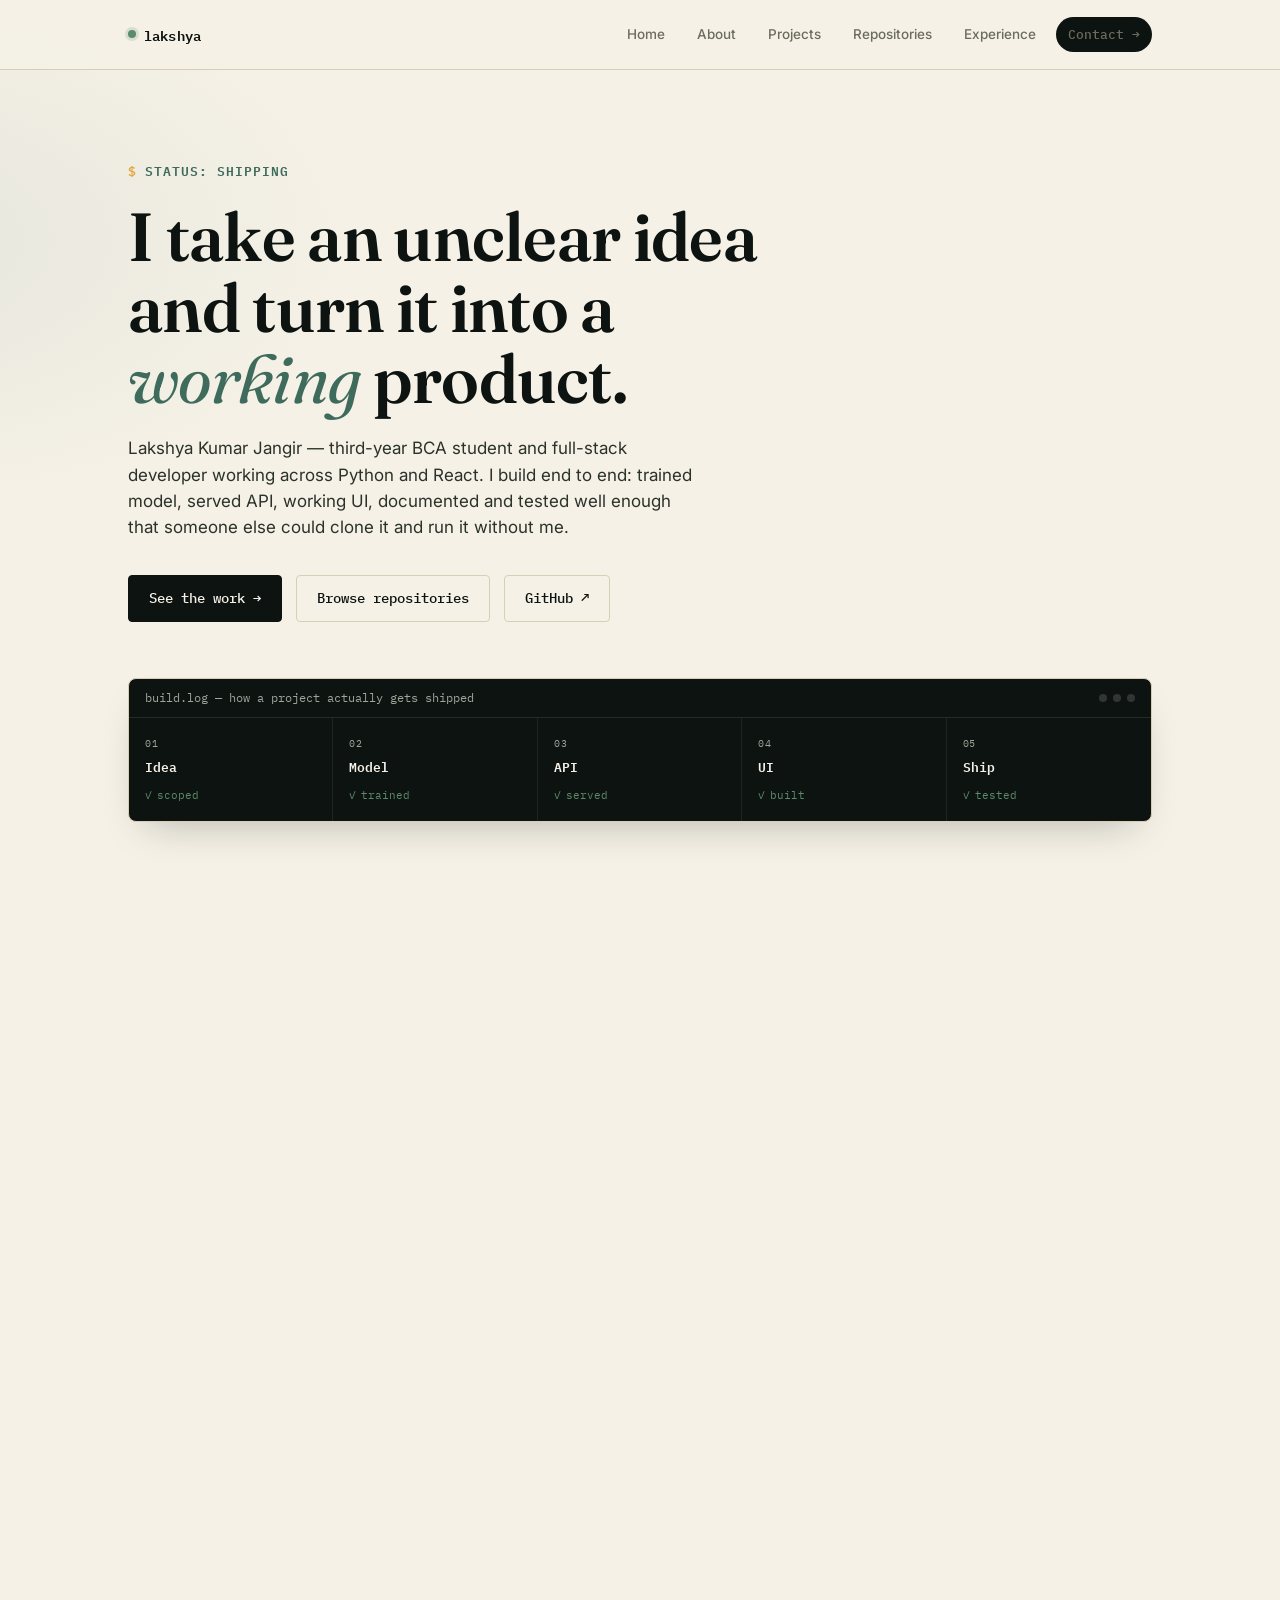
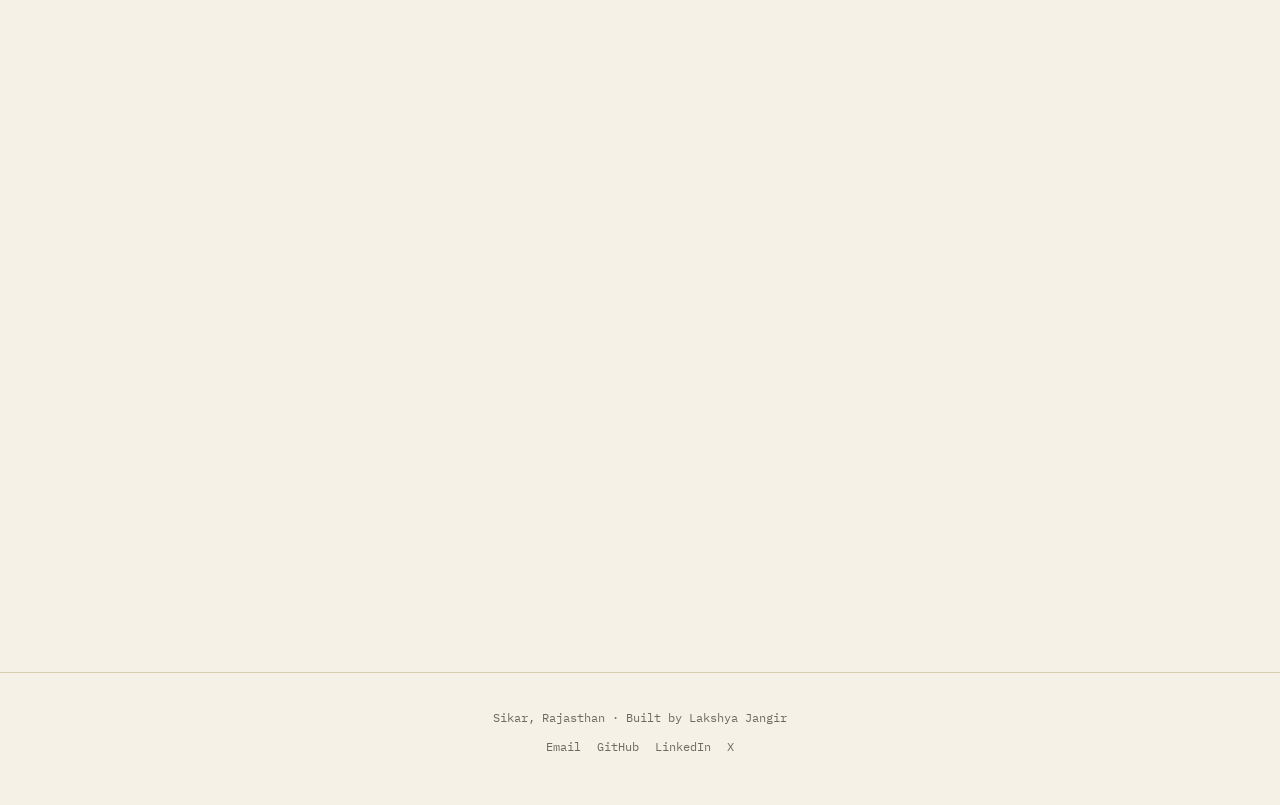
==== index.html @ a437189e "Add files via upload" ====
<!DOCTYPE html>
<html lang="en">
<head>
<meta charset="UTF-8">
<meta name="viewport" content="width=device-width, initial-scale=1.0">
<title>Lakshya Jangir — Full-Stack Developer</title>
<meta name="description" content="Lakshya Kumar Jangir — Full-stack developer (Python/React) building working products end to end.">
<link rel="stylesheet" href="css/style.css">
</head>
<body>
<div id="scroll-progress"></div>

<header>
  <nav>
    <a class="logo" href="index.html"><span class="dot"></span>lakshya</a>
    <div class="navlinks">
      <a href="index.html">Home</a>
      <a href="about.html">About</a>
      <a href="projects.html">Projects</a>
      <a href="repositories.html">Repositories</a>
      <a href="experience.html">Experience</a>
      <a href="contact.html" class="nav-cta">Contact →</a>
    </div>
    <button class="navtoggle" aria-label="Menu"><span></span><span></span><span></span></button>
  </nav>
</header>

<main>
  <section class="hero" style="padding:88px 0 64px;">
    <div class="wrap">
      <div class="eyebrow">status: shipping</div>
      <h1 style="font-family:'Fraunces',serif; font-weight:600; font-size:clamp(38px,6vw,68px); line-height:1.04; letter-spacing:-0.01em; max-width:15ch;">
        I take an unclear idea and turn it into a <em style="font-style:italic; font-weight:400; color:var(--teal);">working</em> product.
      </h1>
      <p class="hero-sub" style="max-width:52ch; margin-top:22px; font-size:17px; color:#2b322a;">
        Lakshya Kumar Jangir — third-year BCA student and full-stack developer working across Python and React. I build end to end: trained model, served API, working UI, documented and tested well enough that someone else could clone it and run it without me.
      </p>
      <div class="hero-actions" style="display:flex; gap:14px; margin-top:34px; flex-wrap:wrap;">
        <a class="btn btn-primary" href="projects.html">See the work →</a>
        <a class="btn btn-ghost" href="repositories.html">Browse repositories</a>
        <a class="btn btn-ghost" href="https://github.com/lakshya0-coder" target="_blank" rel="noopener">GitHub ↗</a>
      </div>

      <div class="pipeline" style="margin-top:56px;">
        <div class="pipeline-head">
          <span>build.log — how a project actually gets shipped</span>
          <span class="lights"><span></span><span></span><span></span></span>
        </div>
        <div class="pipeline-stages">
          <div class="stage"><div class="num">01</div><div class="name">Idea</div><div class="status">scoped</div></div>
          <div class="stage"><div class="num">02</div><div class="name">Model</div><div class="status">trained</div></div>
          <div class="stage"><div class="num">03</div><div class="name">API</div><div class="status">served</div></div>
          <div class="stage"><div class="num">04</div><div class="name">UI</div><div class="status">built</div></div>
          <div class="stage"><div class="num">05</div><div class="name">Ship</div><div class="status">tested</div></div>
        </div>
      </div>
    </div>
  </section>

  <section>
    <div class="wrap">
      <div class="section-head sr">
        <span class="section-tag">01</span>
        <h2 class="section-title">Recently shipped</h2>
      </div>
      <div class="card-grid">
        <div class="card sr">
          <div class="card-top">
            <div class="card-title"><a href="https://github.com/lakshya0-coder/AI-Agent" target="_blank" rel="noopener">Gemini AI Chatbot</a></div>
            <div class="card-stack">Python · Streamlit · Gemini API</div>
          </div>
          <div class="card-desc">A conversational chat app on Streamlit with a demo mode, a unit test suite, and setup docs so someone else can clone and run it unaided.</div>
          <div class="chips"><span class="chip done">demo mode</span><span class="chip done">unit tested</span></div>
        </div>
        <div class="card sr sr-delay-1">
          <div class="card-top">
            <div class="card-title"><a href="https://github.com/lakshya0-coder/Random-Forest-API-Testing" target="_blank" rel="noopener">Random Forest Prediction API</a></div>
            <div class="card-stack">Python · Flask · scikit-learn</div>
          </div>
          <div class="card-desc">A trained classification model served as a real-time REST API, every endpoint verified in Postman and documented for reuse.</div>
          <div class="chips"><span class="chip done">model trained</span><span class="chip done">API served</span></div>
        </div>
      </div>
      <div style="text-align:center; margin-top:32px;">
        <a class="btn btn-ghost sr" href="projects.html">View all projects →</a>
      </div>
    </div>
  </section>

  <section>
    <div class="wrap">
      <div class="contact-box sr">
        <h2>Have an unclear idea? Let's make it a working product.</h2>
        <p>Open to internships, collaborations, and interesting problems.</p>
        <div class="contact-links">
          <a href="contact.html">Get in touch →</a>
          <a href="https://www.linkedin.com/in/lakshya2800/" target="_blank" rel="noopener">LinkedIn ↗</a>
          <a href="https://x.com/LakshyaJan44889" target="_blank" rel="noopener">X ↗</a>
        </div>
      </div>
    </div>
  </section>
</main>

<footer>
  <div>Sikar, Rajasthan · Built by Lakshya Jangir</div>
  <div class="foot-links">
    <a href="mailto:lakshyajangir5656@gmail.com">Email</a>
    <a href="https://github.com/lakshya0-coder" target="_blank" rel="noopener">GitHub</a>
    <a href="https://www.linkedin.com/in/lakshya2800/" target="_blank" rel="noopener">LinkedIn</a>
    <a href="https://x.com/LakshyaJan44889" target="_blank" rel="noopener">X</a>
  </div>
</footer>

<button id="to-top" aria-label="Back to top">↑</button>
<script src="js/main.js"></script>
</body>
</html>
---- css/style.css ----
/* ===================================================
   Lakshya Jangir — Portfolio
   Theme: "build.log" — a shipped-software pipeline
=================================================== */

@import url('https://fonts.googleapis.com/css2?family=Fraunces:opsz,wght@9..144,400;9..144,500;9..144,600;9..144,700&family=Inter:wght@400;500;600;700&family=IBM+Plex+Mono:wght@400;500;600&display=swap');

:root{
  --ink:#0D1310;
  --ink-2:#182019;
  --ink-3:#232D24;
  --paper:#F5F1E7;
  --paper-2:#EBE4D0;
  --paper-3:#E1D8BE;
  --amber:#E5A438;
  --amber-soft:rgba(229,164,56,0.14);
  --teal:#3E6B5C;
  --teal-soft:rgba(62,107,92,0.12);
  --rust:#C0603C;
  --rule:#D7CEB4;
  --muted:#6C6C5D;
  --muted-on-ink:#9CA69A;
  --ok:#5C8A6B;
  --radius:6px;
  --shadow:0 18px 40px -18px rgba(13,19,16,0.28);
}

*{box-sizing:border-box; margin:0; padding:0;}
html{scroll-behavior:smooth;}
@media (prefers-reduced-motion: reduce){
  html{scroll-behavior:auto;}
  *{animation-duration:0.01ms !important; animation-iteration-count:1 !important; transition-duration:0.01ms !important; scroll-behavior:auto !important;}
}

body{
  background:
    radial-gradient(1100px 520px at 85% -10%, rgba(229,164,56,0.09), transparent 60%),
    radial-gradient(900px 500px at -10% 10%, rgba(62,107,92,0.08), transparent 55%),
    var(--paper);
  color:var(--ink);
  font-family:'Inter', sans-serif;
  line-height:1.55;
  -webkit-font-smoothing:antialiased;
  overflow-x:hidden;
}
a{color:inherit;}
::selection{background:var(--amber); color:var(--ink);}
img{max-width:100%; display:block;}

.wrap{max-width:1080px; margin:0 auto; padding:0 28px;}

/* ---------- page load transition ---------- */
body{opacity:0; animation:pageIn 0.55s ease forwards;}
@keyframes pageIn{ to{opacity:1;} }
.reveal-up{opacity:0; transform:translateY(0);}

/* ---------- progress bar ---------- */
#scroll-progress{
  position:fixed; top:0; left:0; height:2px; width:0%;
  background:linear-gradient(90deg, var(--teal), var(--amber));
  z-index:200; transition:width 0.1s linear;
}

/* ---------- NAV ---------- */
header{
  position:sticky; top:0; z-index:100;
  background:rgba(245,241,231,0.86);
  backdrop-filter:blur(10px);
  border-bottom:1px solid var(--rule);
}
nav{
  display:flex; align-items:center; justify-content:space-between;
  padding:16px 28px; max-width:1080px; margin:0 auto;
}
.logo{
  font-family:'IBM Plex Mono', monospace;
  font-size:14px; font-weight:600;
  letter-spacing:0.01em;
  display:flex; align-items:center; gap:8px;
  text-decoration:none;
}
.logo .dot{
  width:8px; height:8px; border-radius:50%;
  background:var(--ok);
  box-shadow:0 0 0 3px rgba(92,138,107,0.18);
  animation:pulse 2.4s ease-in-out infinite;
  flex-shrink:0;
}
@keyframes pulse{
  0%,100%{box-shadow:0 0 0 3px rgba(92,138,107,0.18);}
  50%{box-shadow:0 0 0 6px rgba(92,138,107,0.06);}
}
.navlinks{display:flex; align-items:center; gap:8px; font-size:13.5px; font-weight:500;}
.navlinks a{
  text-decoration:none; color:var(--muted);
  padding:8px 12px; border-radius:100px;
  position:relative;
  transition:color 0.2s ease, background 0.2s ease;
}
.navlinks a:hover, .navlinks a:focus-visible{color:var(--ink); background:var(--paper-2);}
.navlinks a.active{color:var(--ink); background:var(--amber-soft); font-weight:600;}
.navlinks a.active::after{
  content:''; position:absolute; left:12px; right:12px; bottom:3px;
  height:2px; background:var(--amber); border-radius:2px;
}
.nav-cta{
  font-family:'IBM Plex Mono', monospace; font-size:12.5px;
  background:var(--ink); color:var(--paper);
  padding:9px 16px; border-radius:100px; text-decoration:none;
  transition:transform 0.18s ease, background 0.18s ease;
}
.nav-cta:hover{background:var(--ink-2); transform:translateY(-1px);}
.navtoggle{display:none;}
@media(max-width:760px){
  .navlinks{display:none;}
  .navtoggle{
    display:flex; flex-direction:column; gap:4px;
    background:none; border:none; cursor:pointer; padding:6px;
  }
  .navtoggle span{width:20px; height:2px; background:var(--ink); border-radius:2px;}
  .navlinks.open{
    display:flex; flex-direction:column;
    position:absolute; top:64px; left:0; right:0;
    background:var(--paper); border-bottom:1px solid var(--rule);
    padding:12px 28px 20px; gap:4px;
  }
  .navlinks.open a{padding:12px 14px;}
}

/* ---------- BUTTONS ---------- */
.btn{
  font-family:'IBM Plex Mono', monospace;
  font-size:13.5px; font-weight:500;
  padding:12px 20px;
  border-radius:4px;
  text-decoration:none;
  display:inline-flex; align-items:center; gap:8px;
  position:relative; overflow:hidden;
  transition:transform 0.18s ease, box-shadow 0.18s ease, border-color 0.18s ease;
  cursor:pointer; border:none;
}
.btn:active{transform:translateY(1px) scale(0.98);}
.btn-primary{
  background:var(--ink); color:var(--paper);
  border:1px solid var(--ink);
}
.btn-primary:hover{box-shadow:var(--shadow); transform:translateY(-2px);}
.btn-primary::before{
  content:''; position:absolute; inset:0;
  background:linear-gradient(120deg, transparent, rgba(229,164,56,0.35), transparent);
  transform:translateX(-120%);
  transition:transform 0.6s ease;
}
.btn-primary:hover::before{transform:translateX(120%);}
.btn-ghost{
  border:1px solid var(--rule); color:var(--ink); background:transparent;
}
.btn-ghost:hover{border-color:var(--teal); color:var(--teal); transform:translateY(-2px);}
.btn-amber{
  background:var(--amber); color:var(--ink); border:1px solid var(--amber);
}
.btn-amber:hover{transform:translateY(-2px); box-shadow:var(--shadow);}

/* ---------- SECTION HEADERS ---------- */
section{padding:80px 0;}
.section-head{
  display:flex; align-items:baseline; gap:16px;
  margin-bottom:44px;
  border-bottom:1px solid var(--rule);
  padding-bottom:18px;
}
.section-tag{
  font-family:'IBM Plex Mono', monospace;
  font-size:12px; color:var(--muted);
  letter-spacing:0.06em;
}
.section-title{
  font-family:'Fraunces', serif;
  font-size:clamp(26px, 3.4vw, 36px);
  font-weight:600;
}
.eyebrow{
  font-family:'IBM Plex Mono', monospace;
  font-size:12.5px; letter-spacing:0.08em; text-transform:uppercase;
  color:var(--teal); font-weight:600;
  display:inline-flex; align-items:center; gap:8px;
  margin-bottom:20px;
}
.eyebrow::before{content:'$'; color:var(--amber);}

/* ---------- scroll reveal ---------- */
.sr{opacity:0; transform:translateY(22px); transition:opacity 0.7s ease, transform 0.7s ease;}
.sr.in{opacity:1; transform:translateY(0);}
.sr-delay-1{transition-delay:0.08s;}
.sr-delay-2{transition-delay:0.16s;}
.sr-delay-3{transition-delay:0.24s;}
.sr-delay-4{transition-delay:0.32s;}

/* ---------- PAGE HERO (sub-pages) ---------- */
.page-hero{padding:68px 0 40px; border-bottom:1px solid var(--rule);}
.page-hero .eyebrow{margin-bottom:14px;}
.page-hero h1{
  font-family:'Fraunces', serif; font-weight:600;
  font-size:clamp(34px, 5.2vw, 54px); line-height:1.05; letter-spacing:-0.01em;
  max-width:18ch;
}
.page-hero p{max-width:56ch; margin-top:18px; font-size:16px; color:#2b322a;}

/* ---------- PIPELINE (signature element) ---------- */
.pipeline{
  border:1px solid var(--rule);
  border-radius:8px;
  background:var(--ink);
  color:var(--paper);
  overflow:hidden;
  box-shadow:var(--shadow);
}
.pipeline-head{
  display:flex; align-items:center; justify-content:space-between;
  padding:10px 16px;
  border-bottom:1px solid rgba(255,255,255,0.1);
  font-family:'IBM Plex Mono', monospace;
  font-size:11.5px;
  color:var(--muted-on-ink);
}
.pipeline-head .lights{display:flex; gap:6px;}
.pipeline-head .lights span{width:8px; height:8px; border-radius:50%; background:rgba(255,255,255,0.15);}
.pipeline-stages{display:grid; grid-template-columns:repeat(5, 1fr);}
.stage{
  padding:18px 16px;
  border-right:1px solid rgba(255,255,255,0.08);
  font-family:'IBM Plex Mono', monospace;
  opacity:0; transform:translateY(6px);
  animation:stageIn 0.5s ease forwards;
  cursor:default;
  transition:background 0.2s ease;
}
.stage:hover{background:rgba(255,255,255,0.04);}
.stage:last-child{border-right:none;}
.stage:nth-child(1){animation-delay:0.15s;}
.stage:nth-child(2){animation-delay:0.42s;}
.stage:nth-child(3){animation-delay:0.69s;}
.stage:nth-child(4){animation-delay:0.96s;}
.stage:nth-child(5){animation-delay:1.23s;}
@keyframes stageIn{ to{opacity:1; transform:translateY(0);} }
.stage .num{font-size:10px; color:var(--muted-on-ink); letter-spacing:0.08em;}
.stage .name{font-size:13px; margin-top:6px; font-weight:600;}
.stage .status{font-size:10.5px; margin-top:10px; color:var(--ok); display:flex; align-items:center; gap:5px;}
.stage .status::before{content:'✓';}
@media(max-width:760px){
  .pipeline-stages{grid-template-columns:1fr 1fr;}
  .stage{border-bottom:1px solid rgba(255,255,255,0.08);}
  .stage:nth-child(2n){border-right:none;}
}

/* ---------- CARDS: projects & repos ---------- */
.card-grid{display:grid; grid-template-columns:1fr; gap:18px;}
.card{
  border:1px solid var(--rule);
  border-radius:8px;
  padding:30px;
  background:var(--paper-2);
  transition:border-color 0.25s ease, transform 0.25s ease, box-shadow 0.25s ease;
  position:relative;
}
.card:hover{border-color:var(--teal); transform:translateY(-4px); box-shadow:var(--shadow);}
.card-top{display:flex; justify-content:space-between; align-items:flex-start; gap:20px; flex-wrap:wrap;}
.card-title{font-family:'Fraunces', serif; font-size:23px; font-weight:600;}
.card-title a{text-decoration:none; border-bottom:1px solid transparent; transition:border-color 0.2s ease;}
.card-title a:hover{border-bottom-color:var(--ink);}
.card-stack{font-family:'IBM Plex Mono', monospace; font-size:11.5px; color:var(--teal); text-align:right;}
.card-desc{margin-top:14px; max-width:64ch; color:#2b322a; font-size:15px;}
.card-desc ul{margin-top:10px; padding-left:18px;}
.card-desc li{margin-bottom:6px;}
.chips{margin-top:20px; display:flex; gap:6px; flex-wrap:wrap;}
.chip{
  font-family:'IBM Plex Mono', monospace; font-size:10.5px; padding:4px 10px;
  border-radius:100px; background:var(--paper); border:1px solid var(--rule); color:var(--muted);
}
.chip.done{color:var(--ok); border-color:rgba(92,138,107,0.4);}

/* ---------- repo cards (live GitHub) ---------- */
.repo-toolbar{
  display:flex; align-items:center; justify-content:space-between; gap:16px;
  margin-bottom:28px; flex-wrap:wrap;
}
.repo-filters{display:flex; gap:8px; flex-wrap:wrap;}
.filter-btn{
  font-family:'IBM Plex Mono', monospace; font-size:12px;
  padding:7px 14px; border-radius:100px; border:1px solid var(--rule);
  background:var(--paper); color:var(--muted); cursor:pointer;
  transition:all 0.2s ease;
}
.filter-btn:hover{border-color:var(--teal); color:var(--teal);}
.filter-btn.active{background:var(--ink); color:var(--paper); border-color:var(--ink);}
.repo-count{font-family:'IBM Plex Mono', monospace; font-size:12px; color:var(--muted);}
.repo-grid{display:grid; grid-template-columns:repeat(2, 1fr); gap:16px;}
@media(max-width:700px){ .repo-grid{grid-template-columns:1fr;} }
.repo-card{
  border:1px solid var(--rule); border-radius:8px; padding:22px;
  background:var(--paper-2);
  opacity:0; transform:translateY(14px);
  animation:cardIn 0.5s ease forwards;
  transition:border-color 0.2s ease, transform 0.2s ease;
  text-decoration:none; color:var(--ink); display:block;
}
.repo-card:hover{border-color:var(--amber); transform:translateY(-3px);}
@keyframes cardIn{ to{opacity:1; transform:translateY(0);} }
.repo-card-top{display:flex; align-items:center; justify-content:space-between; gap:10px;}
.repo-card-name{font-family:'IBM Plex Mono', monospace; font-weight:600; font-size:14.5px; word-break:break-word;}
.repo-arrow{color:var(--muted); transition:transform 0.2s ease;}
.repo-card:hover .repo-arrow{transform:translate(3px,-3px); color:var(--amber);}
.repo-card-desc{margin-top:10px; font-size:13.5px; color:var(--muted); min-height:20px;}
.repo-card-meta{
  margin-top:16px; display:flex; align-items:center; gap:14px;
  font-family:'IBM Plex Mono', monospace; font-size:11.5px; color:var(--muted);
}
.lang-dot{width:8px; height:8px; border-radius:50%; display:inline-block; margin-right:5px;}
.repo-skel{
  border:1px solid var(--rule); border-radius:8px; height:118px;
  background:linear-gradient(100deg, var(--paper-2) 30%, var(--paper-3) 50%, var(--paper-2) 70%);
  background-size:200% 100%;
  animation:shimmer 1.4s ease-in-out infinite;
}
@keyframes shimmer{ 0%{background-position:200% 0;} 100%{background-position:-200% 0;} }
.repo-error{
  font-family:'IBM Plex Mono', monospace; font-size:13px; color:var(--rust);
  border:1px dashed var(--rust); border-radius:8px; padding:20px; grid-column:1/-1;
}

/* ---------- ABOUT facts ---------- */
.about-grid{display:grid; grid-template-columns:1.3fr 1fr; gap:56px;}
.about-grid p{margin-bottom:16px; font-size:16px; color:#2b322a;}
.about-grid p:last-child{margin-bottom:0;}
.facts{font-family:'IBM Plex Mono', monospace; font-size:13px;}
.facts dt{color:var(--muted); margin-top:16px;}
.facts dt:first-child{margin-top:0;}
.facts dd{color:var(--ink); font-weight:600; margin-top:2px;}
@media(max-width:760px){ .about-grid{grid-template-columns:1fr;} }

/* ---------- timeline (experience) ---------- */
.timeline{position:relative; padding-left:28px;}
.timeline::before{
  content:''; position:absolute; left:5px; top:6px; bottom:6px; width:1px;
  background:var(--rule);
}
.exp-item{position:relative; padding-bottom:40px;}
.exp-item:last-child{padding-bottom:0;}
.exp-item::before{
  content:''; position:absolute; left:-28px; top:4px;
  width:11px; height:11px; border-radius:50%;
  background:var(--paper); border:2px solid var(--teal);
}
.exp-date{font-family:'IBM Plex Mono', monospace; font-size:12.5px; color:var(--muted); margin-bottom:6px;}
.exp-role{font-weight:700; font-size:17px;}
.exp-org{color:var(--teal); font-size:14px; margin-top:2px; font-weight:500;}
.exp-list{margin-top:12px; padding-left:18px; color:#2b322a; font-size:14.5px;}
.exp-list li{margin-bottom:6px;}

/* ---------- skills ---------- */
.skills-grid{
  display:grid; grid-template-columns:repeat(4, 1fr); gap:1px;
  background:var(--rule); border:1px solid var(--rule); border-radius:8px; overflow:hidden;
}
.skill-col{background:var(--paper); padding:22px; transition:background 0.2s ease;}
.skill-col:hover{background:var(--paper-2);}
.skill-col h3{
  font-family:'IBM Plex Mono', monospace; font-size:11.5px; text-transform:uppercase;
  letter-spacing:0.06em; color:var(--muted); margin-bottom:12px;
}
.skill-col ul{list-style:none; font-size:14.5px;}
.skill-col li{padding:4px 0; position:relative; padding-left:14px;}
.skill-col li::before{content:'—'; position:absolute; left:0; color:var(--amber);}
@media(max-width:760px){ .skills-grid{grid-template-columns:1fr 1fr;} }
@media(max-width:480px){ .skills-grid{grid-template-columns:1fr;} }

/* ---------- contact ---------- */
.contact-box{
  background:var(--ink); color:var(--paper); border-radius:12px; padding:56px 40px; text-align:center;
  position:relative; overflow:hidden;
}
.contact-box::before{
  content:''; position:absolute; inset:0;
  background:radial-gradient(500px 260px at 20% 0%, rgba(229,164,56,0.14), transparent 60%);
  pointer-events:none;
}
.contact-box h2{font-family:'Fraunces', serif; font-weight:600; font-size:clamp(28px, 4vw, 42px); max-width:18ch; margin:0 auto;}
.contact-box p{color:var(--muted-on-ink); margin-top:14px; font-size:15px;}
.contact-links{display:flex; justify-content:center; gap:14px; margin-top:32px; flex-wrap:wrap;}
.contact-links a{
  font-family:'IBM Plex Mono', monospace; font-size:13.5px;
  padding:11px 18px; border:1px solid rgba(255,255,255,0.2);
  border-radius:100px; text-decoration:none;
  transition:border-color 0.2s ease, background 0.2s ease, transform 0.2s ease;
  display:inline-flex; align-items:center; gap:7px;
}
.contact-links a:hover{border-color:var(--amber); background:rgba(229,164,56,0.08); transform:translateY(-2px);}

/* ---------- contact form ---------- */
.form-grid{display:grid; gap:16px; max-width:560px; margin:0 auto;}
.field{text-align:left;}
.field label{font-family:'IBM Plex Mono', monospace; font-size:11.5px; color:var(--muted-on-ink); display:block; margin-bottom:6px;}
.field input, .field textarea{
  width:100%; background:rgba(255,255,255,0.06); border:1px solid rgba(255,255,255,0.16);
  border-radius:5px; padding:11px 13px; color:var(--paper); font-family:'Inter',sans-serif; font-size:14px;
  transition:border-color 0.2s ease, background 0.2s ease;
}
.field input:focus, .field textarea:focus{outline:none; border-color:var(--amber); background:rgba(255,255,255,0.09);}
.field textarea{resize:vertical; min-height:90px;}
.form-note{font-family:'IBM Plex Mono', monospace; font-size:11.5px; color:var(--muted-on-ink); margin-top:14px;}

/* ---------- footer ---------- */
footer{
  padding:36px 0 48px; text-align:center;
  font-family:'IBM Plex Mono', monospace; font-size:12px; color:var(--muted);
  border-top:1px solid var(--rule); margin-top:20px;
}
footer .foot-links{display:flex; justify-content:center; gap:16px; margin-top:10px; flex-wrap:wrap;}
footer a{text-decoration:none; transition:color 0.2s ease;}
footer a:hover{color:var(--teal);}

/* ---------- back to top ---------- */
#to-top{
  position:fixed; right:22px; bottom:22px; z-index:80;
  width:42px; height:42px; border-radius:50%;
  background:var(--ink); color:var(--paper); border:none; cursor:pointer;
  display:flex; align-items:center; justify-content:center;
  opacity:0; pointer-events:none; transform:translateY(10px);
  transition:opacity 0.25s ease, transform 0.25s ease, background 0.2s ease;
  box-shadow:var(--shadow);
}
#to-top.show{opacity:1; pointer-events:auto; transform:translateY(0);}
#to-top:hover{background:var(--ink-2);}

:focus-visible{outline:2px solid var(--amber); outline-offset:2px;}
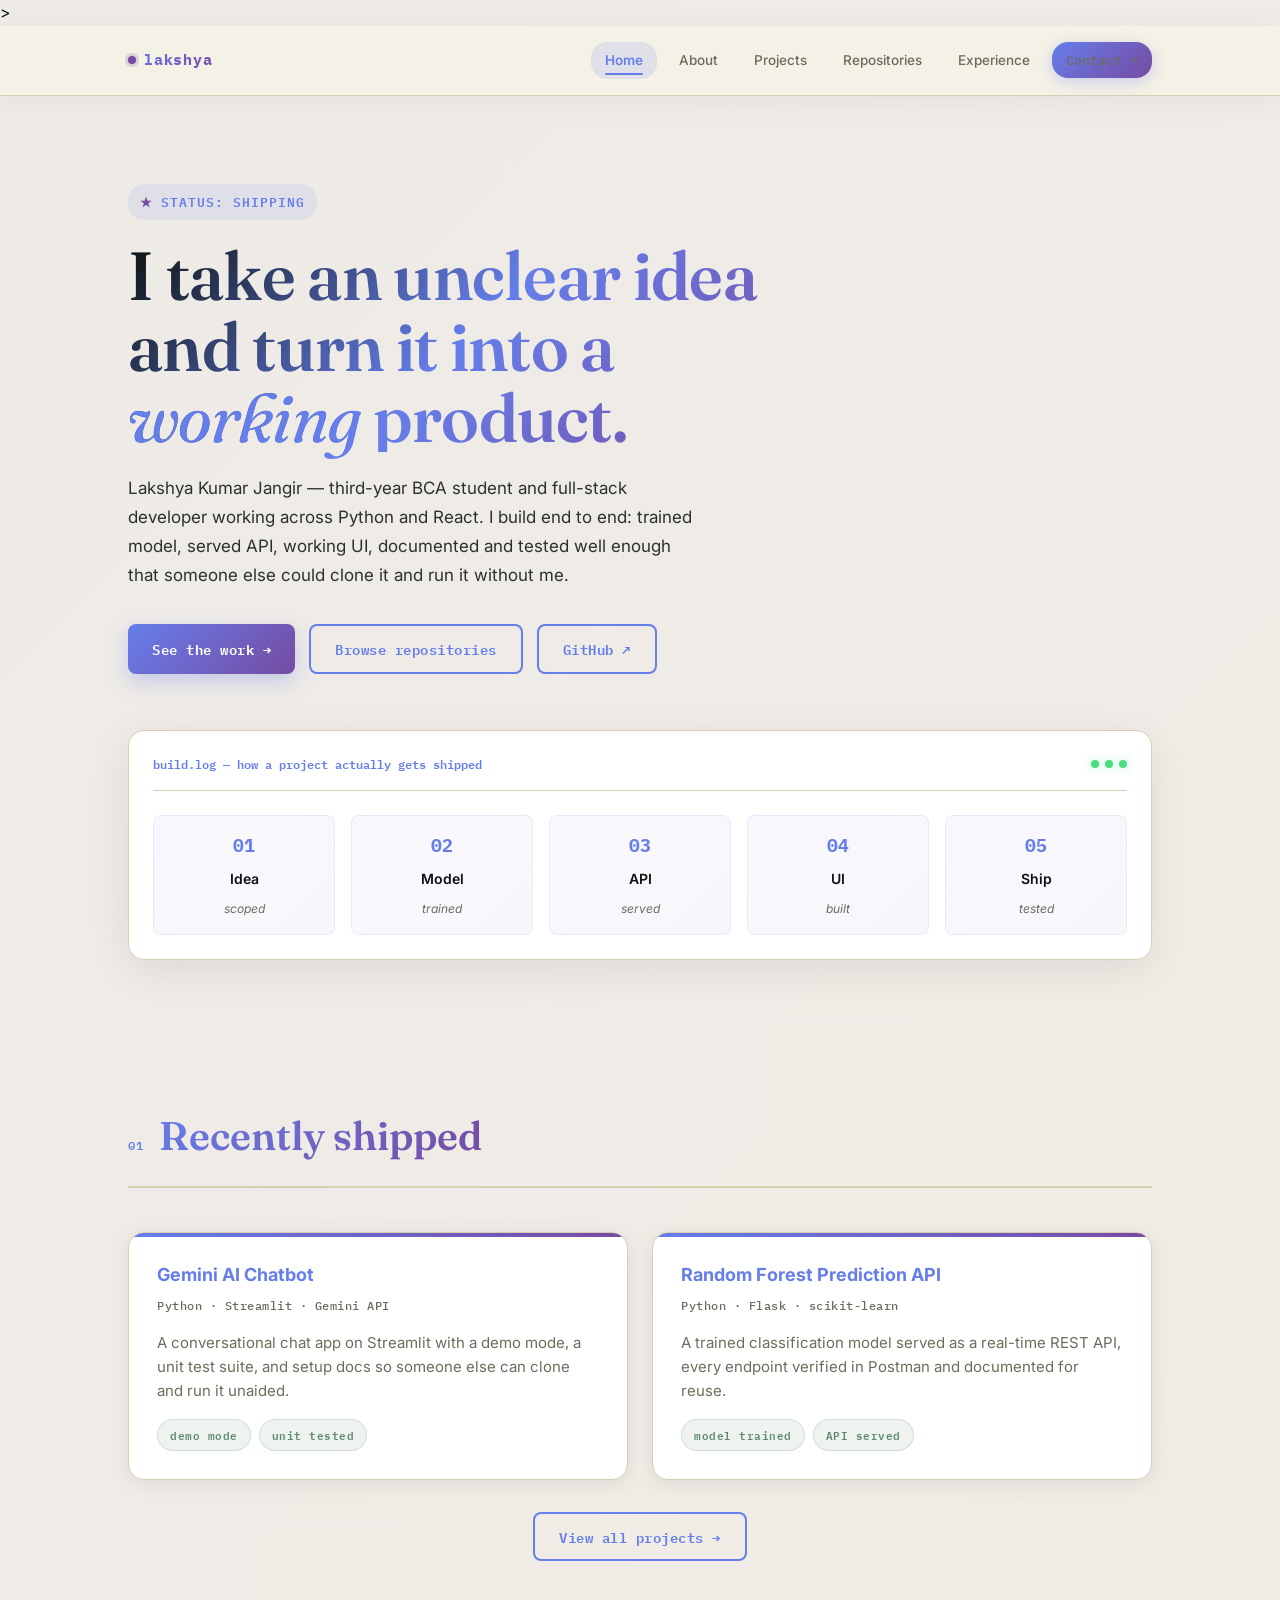
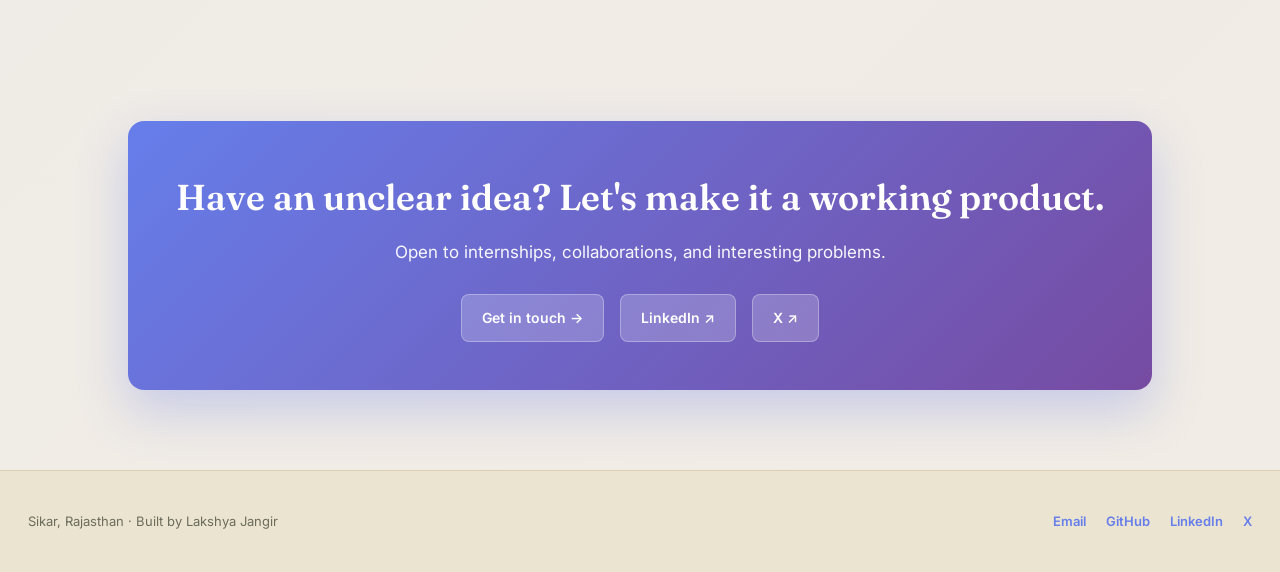
==== commit 8fec2476: "Fix link tag in index.html" ====
--- a/index.html
+++ b/index.html
@@ -5,7 +5,7 @@
 <meta name="viewport" content="width=device-width, initial-scale=1.0">
 <title>Lakshya Jangir — Full-Stack Developer</title>
 <meta name="description" content="Lakshya Kumar Jangir — Full-stack developer (Python/React) building working products end to end.">
-<link rel="stylesheet" href="css/style.css">
+<link <link rel="stylesheet" href="css/style-enhanced.css">>
 </head>
 <body>
 <div id="scroll-progress"></div>
--- a/css/style-enhanced.css
+++ b/css/style-enhanced.css
@@ -0,0 +1,721 @@
+/* ===================================================
+   Lakshya Jangir — Portfolio
+   Theme: "Modern Studio" — Clean, Professional, Elegant
+=================================================== */
+
+@import url('https://fonts.googleapis.com/css2?family=Fraunces:opsz,wght@9..144,400;9..144,500;9..144,600;9..144,700&family=Inter:wght@400;500;600;700&family=IBM+Plex+Mono:wght@400;500;600&display=swap');
+
+:root{
+  /* Primary Colors */
+  --primary: #667eea;
+  --primary-dark: #5568d3;
+  --secondary: #764ba2;
+  
+  /* Neutrals */
+  --ink:#0D1310;
+  --ink-2:#182019;
+  --ink-3:#232D24;
+  --paper:#F5F1E7;
+  --paper-2:#EBE4D0;
+  --paper-3:#E1D8BE;
+  
+  /* Accents */
+  --amber:#E5A438;
+  --amber-soft:rgba(229,164,56,0.14);
+  --teal:#3E6B5C;
+  --teal-soft:rgba(62,107,92,0.12);
+  --rust:#C0603C;
+  --success: #5C8A6B;
+  
+  /* Utilities */
+  --rule:#D7CEB4;
+  --muted:#6C6C5D;
+  --muted-on-ink:#9CA69A;
+  --radius:8px;
+  --radius-lg: 16px;
+  --shadow:0 18px 40px -18px rgba(13,19,16,0.28);
+  --shadow-lg: 0 25px 50px -12px rgba(0, 0, 0, 0.15);
+  --transition: all 0.3s cubic-bezier(0.4, 0, 0.2, 1);
+}
+
+/* Dark Mode Support */
+@media (prefers-color-scheme: dark) {
+  :root {
+    --ink: #f1f5f9;
+    --ink-2: #e2e8f0;
+    --ink-3: #cbd5e1;
+    --paper: #0f172a;
+    --paper-2: #1e293b;
+    --paper-3: #334155;
+    --rule: #475569;
+    --muted: #94a3b8;
+    --muted-on-ink: #64748b;
+  }
+}
+
+*{box-sizing:border-box; margin:0; padding:0;}
+html{scroll-behavior:smooth;}
+
+@media (prefers-reduced-motion: reduce){
+  html{scroll-behavior:auto;}
+  *{animation-duration:0.01ms !important; animation-iteration-count:1 !important; transition-duration:0.01ms !important; scroll-behavior:auto !important;}
+}
+
+body{
+  background:
+    linear-gradient(135deg, rgba(102, 126, 234, 0.05) 0%, rgba(118, 75, 162, 0.03) 100%),
+    var(--paper);
+  color:var(--ink);
+  font-family:'Inter', sans-serif;
+  line-height:1.6;
+  -webkit-font-smoothing:antialiased;
+  overflow-x:hidden;
+}
+
+a{color:inherit; text-decoration:none;}
+::selection{background:var(--primary); color:white;}
+img{max-width:100%; display:block;}
+
+.wrap{max-width:1080px; margin:0 auto; padding:0 28px;}
+
+/* ---------- Page Load Transition ---------- */
+body{opacity:0; animation:pageIn 0.55s ease forwards;}
+@keyframes pageIn{ to{opacity:1;} }
+
+/* ---------- Progress Bar ---------- */
+#scroll-progress{
+  position:fixed; top:0; left:0; height:3px; width:0%;
+  background:linear-gradient(90deg, var(--primary), var(--secondary));
+  z-index:200; transition:width 0.1s linear;
+  box-shadow: 0 0 20px rgba(102, 126, 234, 0.4);
+}
+
+/* ---------- HEADER & NAV ---------- */
+header{
+  position:sticky; top:0; z-index:100;
+  background:rgba(245,241,231,0.92);
+  backdrop-filter:blur(20px);
+  border-bottom:1px solid var(--rule);
+  box-shadow: 0 4px 30px rgba(0, 0, 0, 0.05);
+  transition: var(--transition);
+}
+
+nav{
+  display:flex; align-items:center; justify-content:space-between;
+  padding:16px 28px; max-width:1080px; margin:0 auto;
+}
+
+.logo{
+  font-family:'IBM Plex Mono', monospace;
+  font-size:15px; font-weight:700;
+  letter-spacing:0.05em;
+  display:flex; align-items:center; gap:8px;
+  color: var(--primary);
+  background: linear-gradient(135deg, var(--primary), var(--secondary));
+  -webkit-background-clip: text;
+  -webkit-text-fill-color: transparent;
+  background-clip: text;
+}
+
+.logo .dot{
+  width:8px; height:8px; border-radius:50%;
+  background:var(--secondary);
+  box-shadow:0 0 0 3px rgba(118, 75, 162, 0.2);
+  animation:pulse 2.4s ease-in-out infinite;
+  flex-shrink:0;
+}
+
+@keyframes pulse{
+  0%,100%{box-shadow:0 0 0 3px rgba(118, 75, 162, 0.2);}
+  50%{box-shadow:0 0 0 8px rgba(118, 75, 162, 0.08);}
+}
+
+.navlinks{
+  display:flex; align-items:center; gap:8px; 
+  font-size:13.5px; font-weight:500;
+}
+
+.navlinks a{
+  text-decoration:none; 
+  color:var(--muted);
+  padding:8px 14px; 
+  border-radius:var(--radius-lg);
+  position:relative;
+  transition:var(--transition);
+}
+
+.navlinks a:hover, .navlinks a:focus-visible{
+  color:var(--ink); 
+  background:rgba(102, 126, 234, 0.1);
+  transform: translateY(-2px);
+}
+
+.navlinks a.active{
+  color:var(--primary); 
+  background:rgba(102, 126, 234, 0.15); 
+  font-weight:600;
+}
+
+.navlinks a.active::after{
+  content:''; position:absolute; left:14px; right:14px; bottom:4px;
+  height:2px; background:var(--primary); border-radius:2px;
+}
+
+.nav-cta{
+  font-family:'IBM Plex Mono', monospace; 
+  font-size:12.5px;
+  background: linear-gradient(135deg, var(--primary), var(--secondary));
+  color:white;
+  padding:10px 18px; 
+  border-radius:var(--radius-lg); 
+  text-decoration:none;
+  transition:var(--transition);
+  box-shadow: 0 4px 15px rgba(102, 126, 234, 0.3);
+}
+
+.nav-cta:hover{
+  transform:translateY(-3px);
+  box-shadow: 0 8px 25px rgba(102, 126, 234, 0.4);
+}
+
+.navtoggle{display:none;}
+
+@media(max-width:760px){
+  .navlinks{display:none;}
+  .navtoggle{
+    display:flex; flex-direction:column; gap:4px;
+    background:none; border:none; cursor:pointer; padding:6px;
+  }
+  .navtoggle span{
+    width:20px; height:2px; 
+    background:var(--ink); 
+    border-radius:2px;
+    transition: var(--transition);
+  }
+  .navlinks.open{
+    display:flex; flex-direction:column;
+    position:absolute; top:64px; left:0; right:0;
+    background:var(--paper); 
+    border-bottom:1px solid var(--rule);
+    padding:12px 28px 20px; gap:4px;
+  }
+  .navlinks.open a{padding:12px 14px;}
+}
+
+/* ---------- BUTTONS ---------- */
+.btn{
+  font-family:'IBM Plex Mono', monospace;
+  font-size:13.5px; font-weight:600;
+  padding:12px 24px;
+  border-radius:var(--radius);
+  text-decoration:none;
+  display:inline-flex; align-items:center; gap:8px;
+  position:relative; overflow:hidden;
+  transition:var(--transition);
+  cursor:pointer; 
+  border:none;
+  letter-spacing: 0.5px;
+}
+
+.btn:active{transform:translateY(1px) scale(0.98);}
+
+.btn-primary{
+  background: linear-gradient(135deg, var(--primary), var(--secondary));
+  color:white;
+  border:none;
+  box-shadow: 0 8px 20px rgba(102, 126, 234, 0.3);
+}
+
+.btn-primary:hover{
+  transform:translateY(-3px);
+  box-shadow: 0 12px 30px rgba(102, 126, 234, 0.4);
+}
+
+.btn-primary::before{
+  content:''; position:absolute; inset:0;
+  background:linear-gradient(120deg, transparent, rgba(255,255,255,0.2), transparent);
+  transform:translateX(-120%);
+  transition:transform 0.6s ease;
+}
+
+.btn-primary:hover::before{transform:translateX(120%);}
+
+.btn-ghost{
+  border:2px solid var(--primary); 
+  color:var(--primary); 
+  background:transparent;
+}
+
+.btn-ghost:hover{
+  background:rgba(102, 126, 234, 0.1);
+  transform:translateY(-2px);
+  box-shadow: 0 8px 20px rgba(102, 126, 234, 0.2);
+}
+
+.btn-amber{
+  background:var(--amber); 
+  color:var(--ink); 
+  border:none;
+  box-shadow: 0 8px 20px rgba(229, 164, 56, 0.3);
+}
+
+.btn-amber:hover{
+  transform:translateY(-3px); 
+  box-shadow: 0 12px 30px rgba(229, 164, 56, 0.4);
+}
+
+/* ---------- SECTION HEADERS ---------- */
+section{
+  padding:80px 0;
+  position: relative;
+}
+
+.section-head{
+  display:flex; align-items:baseline; gap:16px;
+  margin-bottom:44px;
+  border-bottom:2px solid var(--rule);
+  padding-bottom:18px;
+}
+
+.section-tag{
+  font-family:'IBM Plex Mono', monospace;
+  font-size:12px; 
+  color:var(--primary);
+  letter-spacing:0.06em;
+  font-weight: 600;
+}
+
+.section-title{
+  font-family:'Fraunces', serif;
+  font-size:clamp(26px, 3.4vw, 40px);
+  font-weight:600;
+  background: linear-gradient(135deg, var(--primary), var(--secondary));
+  -webkit-background-clip: text;
+  -webkit-text-fill-color: transparent;
+  background-clip: text;
+}
+
+.eyebrow{
+  font-family:'IBM Plex Mono', monospace;
+  font-size:12.5px; 
+  letter-spacing:0.08em; 
+  text-transform:uppercase;
+  color:var(--primary); 
+  font-weight:600;
+  display:inline-flex; align-items:center; gap:8px;
+  margin-bottom:20px;
+  background: rgba(102, 126, 234, 0.1);
+  padding: 8px 12px;
+  border-radius: var(--radius-lg);
+}
+
+.eyebrow::before{
+  content:'★'; 
+  color:var(--secondary);
+}
+
+/* ---------- Scroll Reveal ---------- */
+.sr{
+  opacity:0; 
+  transform:translateY(22px); 
+  transition:opacity 0.7s ease, transform 0.7s ease;
+}
+
+.sr.in{
+  opacity:1; 
+  transform:translateY(0);
+}
+
+.sr-delay-1{transition-delay:0.08s;}
+.sr-delay-2{transition-delay:0.16s;}
+.sr-delay-3{transition-delay:0.24s;}
+.sr-delay-4{transition-delay:0.32s;}
+
+/* ---------- HERO SECTION ---------- */
+.hero{
+  padding:88px 0 64px;
+  position: relative;
+}
+
+.hero h1{
+  font-family:'Fraunces', serif; 
+  font-weight:600; 
+  font-size:clamp(38px, 6vw, 72px); 
+  line-height:1.1; 
+  letter-spacing:-0.01em; 
+  max-width:16ch;
+  margin-bottom: 22px;
+  background: linear-gradient(135deg, var(--ink), var(--primary), var(--secondary));
+  -webkit-background-clip: text;
+  -webkit-text-fill-color: transparent;
+  background-clip: text;
+}
+
+.hero h1 em{
+  font-style:italic; 
+  font-weight:400; 
+  color:var(--primary);
+  -webkit-text-fill-color: var(--primary);
+}
+
+.hero-sub{
+  max-width:52ch; 
+  font-size:17px; 
+  color:var(--muted);
+  line-height: 1.7;
+}
+
+.hero-actions{
+  display:flex; 
+  gap:14px; 
+  margin-top:34px; 
+  flex-wrap:wrap;
+}
+
+/* ---------- PIPELINE ---------- */
+.pipeline{
+  margin-top:56px;
+  background: white;
+  border-radius: var(--radius-lg);
+  padding: 24px;
+  box-shadow: 0 10px 40px rgba(0, 0, 0, 0.08);
+  border: 1px solid var(--rule);
+}
+
+.pipeline-head{
+  display:flex; 
+  justify-content:space-between; 
+  align-items:center;
+  margin-bottom:24px;
+  padding-bottom:16px;
+  border-bottom: 1px solid var(--rule);
+  font-family:'IBM Plex Mono', monospace;
+  font-size:12px;
+  color: var(--primary);
+  font-weight: 600;
+}
+
+.lights{
+  display:flex; 
+  gap:6px;
+}
+
+.lights span{
+  width:8px; 
+  height:8px; 
+  border-radius:50%;
+  background:#4ade80;
+  box-shadow: 0 0 10px rgba(74, 222, 128, 0.4);
+  animation: blink 2s infinite;
+}
+
+.lights span:nth-child(2) { animation-delay: 0.3s; }
+.lights span:nth-child(3) { animation-delay: 0.6s; }
+
+@keyframes blink {
+  0%, 100% { opacity: 1; }
+  50% { opacity: 0.4; }
+}
+
+.pipeline-stages{
+  display:grid;
+  grid-template-columns: repeat(auto-fit, minmax(120px, 1fr));
+  gap:16px;
+}
+
+.stage{
+  text-align:center;
+  padding:16px;
+  border-radius: var(--radius);
+  background: linear-gradient(135deg, rgba(102, 126, 234, 0.05), rgba(118, 75, 162, 0.05));
+  border: 1px solid rgba(102, 126, 234, 0.1);
+  transition: var(--transition);
+}
+
+.stage:hover{
+  background: linear-gradient(135deg, rgba(102, 126, 234, 0.1), rgba(118, 75, 162, 0.1));
+  transform: translateY(-4px);
+}
+
+.stage .num{
+  font-family:'IBM Plex Mono', monospace;
+  font-size:18px;
+  font-weight:700;
+  color: var(--primary);
+  margin-bottom:8px;
+}
+
+.stage .name{
+  font-size:14px;
+  font-weight:600;
+  color: var(--ink);
+  margin-bottom:8px;
+}
+
+.stage .status{
+  font-size:12px;
+  color: var(--muted);
+  font-style: italic;
+}
+
+/* ---------- CARDS ---------- */
+.card-grid{
+  display:grid;
+  grid-template-columns: repeat(auto-fit, minmax(300px, 1fr));
+  gap:24px;
+  margin-bottom:32px;
+}
+
+.card{
+  background: white;
+  border-radius: var(--radius-lg);
+  padding:28px;
+  box-shadow: 0 4px 20px rgba(0, 0, 0, 0.08);
+  border: 1px solid var(--rule);
+  transition: var(--transition);
+  position: relative;
+  overflow: hidden;
+}
+
+.card::before{
+  content: '';
+  position: absolute;
+  top: 0;
+  left: 0;
+  right: 0;
+  height: 4px;
+  background: linear-gradient(90deg, var(--primary), var(--secondary));
+}
+
+.card:hover{
+  transform:translateY(-8px);
+  box-shadow: 0 20px 50px rgba(0, 0, 0, 0.15);
+}
+
+.card-top{
+  margin-bottom:16px;
+}
+
+.card-title{
+  font-size:18px;
+  font-weight:700;
+  margin-bottom:6px;
+  color: var(--ink);
+}
+
+.card-title a{
+  color: var(--primary);
+  transition: var(--transition);
+}
+
+.card-title a:hover{
+  color: var(--secondary);
+  text-decoration: underline;
+}
+
+.card-stack{
+  font-family:'IBM Plex Mono', monospace;
+  font-size:12px;
+  color:var(--muted);
+  letter-spacing: 0.5px;
+  font-weight: 500;
+}
+
+.card-desc{
+  font-size:15px;
+  color:var(--muted);
+  line-height:1.6;
+  margin-bottom:16px;
+}
+
+.chips{
+  display:flex;
+  flex-wrap: wrap;
+  gap:8px;
+}
+
+.chip{
+  font-family:'IBM Plex Mono', monospace;
+  font-size:11px;
+  padding:6px 12px;
+  border-radius:20px;
+  background: rgba(102, 126, 234, 0.1);
+  color: var(--primary);
+  font-weight: 600;
+  letter-spacing: 0.5px;
+  border: 1px solid rgba(102, 126, 234, 0.2);
+}
+
+.chip.done{
+  background: rgba(92, 138, 107, 0.1);
+  color: var(--success);
+  border-color: rgba(92, 138, 107, 0.2);
+}
+
+/* ---------- CONTACT BOX ---------- */
+.contact-box{
+  background: linear-gradient(135deg, var(--primary), var(--secondary));
+  border-radius: var(--radius-lg);
+  padding:48px 40px;
+  text-align:center;
+  color: white;
+  box-shadow: 0 20px 50px rgba(102, 126, 234, 0.3);
+}
+
+.contact-box h2{
+  font-family:'Fraunces', serif;
+  font-size:clamp(28px, 4vw, 36px);
+  margin-bottom:12px;
+  font-weight: 600;
+}
+
+.contact-box p{
+  font-size:17px;
+  opacity:0.95;
+  margin-bottom:28px;
+}
+
+.contact-links{
+  display:flex;
+  justify-content:center;
+  flex-wrap: wrap;
+  gap:16px;
+}
+
+.contact-links a{
+  background: rgba(255, 255, 255, 0.2);
+  padding:12px 20px;
+  border-radius: var(--radius);
+  border: 1px solid rgba(255, 255, 255, 0.3);
+  color: white;
+  font-weight: 600;
+  transition: var(--transition);
+  font-size: 14px;
+}
+
+.contact-links a:hover{
+  background: white;
+  color: var(--primary);
+  transform: translateY(-2px);
+}
+
+/* ---------- FOOTER ---------- */
+footer{
+  background: var(--paper-2);
+  border-top: 1px solid var(--rule);
+  padding:40px 28px;
+  display:flex;
+  justify-content:space-between;
+  align-items:center;
+  gap:20px;
+  flex-wrap: wrap;
+  font-size:13px;
+  color: var(--muted);
+}
+
+.foot-links{
+  display:flex;
+  gap:20px;
+}
+
+.foot-links a{
+  color: var(--primary);
+  transition: var(--transition);
+  font-weight: 600;
+}
+
+.foot-links a:hover{
+  color: var(--secondary);
+  transform: translateY(-2px);
+}
+
+/* ---------- BACK TO TOP ---------- */
+#to-top{
+  position:fixed;
+  bottom:28px;
+  right:28px;
+  width:44px;
+  height:44px;
+  border-radius:50%;
+  background: linear-gradient(135deg, var(--primary), var(--secondary));
+  color: white;
+  border:none;
+  cursor:pointer;
+  font-size:20px;
+  font-weight:600;
+  z-index:99;
+  opacity:0;
+  visibility:hidden;
+  transition: var(--transition);
+  box-shadow: 0 4px 20px rgba(102, 126, 234, 0.3);
+  display:flex;
+  align-items:center;
+  justify-content:center;
+}
+
+#to-top.visible{
+  opacity:1;
+  visibility:visible;
+}
+
+#to-top:hover{
+  transform:translateY(-4px);
+  box-shadow: 0 8px 30px rgba(102, 126, 234, 0.4);
+}
+
+/* ---------- RESPONSIVE ---------- */
+@media (max-width: 768px) {
+  .wrap{padding:0 20px;}
+  
+  nav{padding:14px 20px;}
+  
+  .hero h1{
+    font-size: clamp(28px, 5vw, 48px);
+  }
+  
+  section{padding:60px 0;}
+  
+  .pipeline{
+    padding: 16px;
+  }
+  
+  footer{
+    flex-direction:column;
+    text-align:center;
+  }
+}
+
+@media (max-width: 480px) {
+  .wrap{padding:0 16px;}
+  
+  nav{
+    padding:12px 16px;
+    gap: 8px;
+  }
+  
+  .hero h1{
+    font-size: clamp(22px, 5vw, 32px);
+  }
+  
+  .card-grid{
+    grid-template-columns: 1fr;
+  }
+  
+  .hero-actions{
+    flex-direction: column;
+  }
+  
+  .hero-actions .btn{
+    width: 100%;
+    justify-content: center;
+  }
+  
+  .contact-links{
+    flex-direction: column;
+  }
+  
+  .contact-links a{
+    width: 100%;
+    text-align: center;
+  }
+}
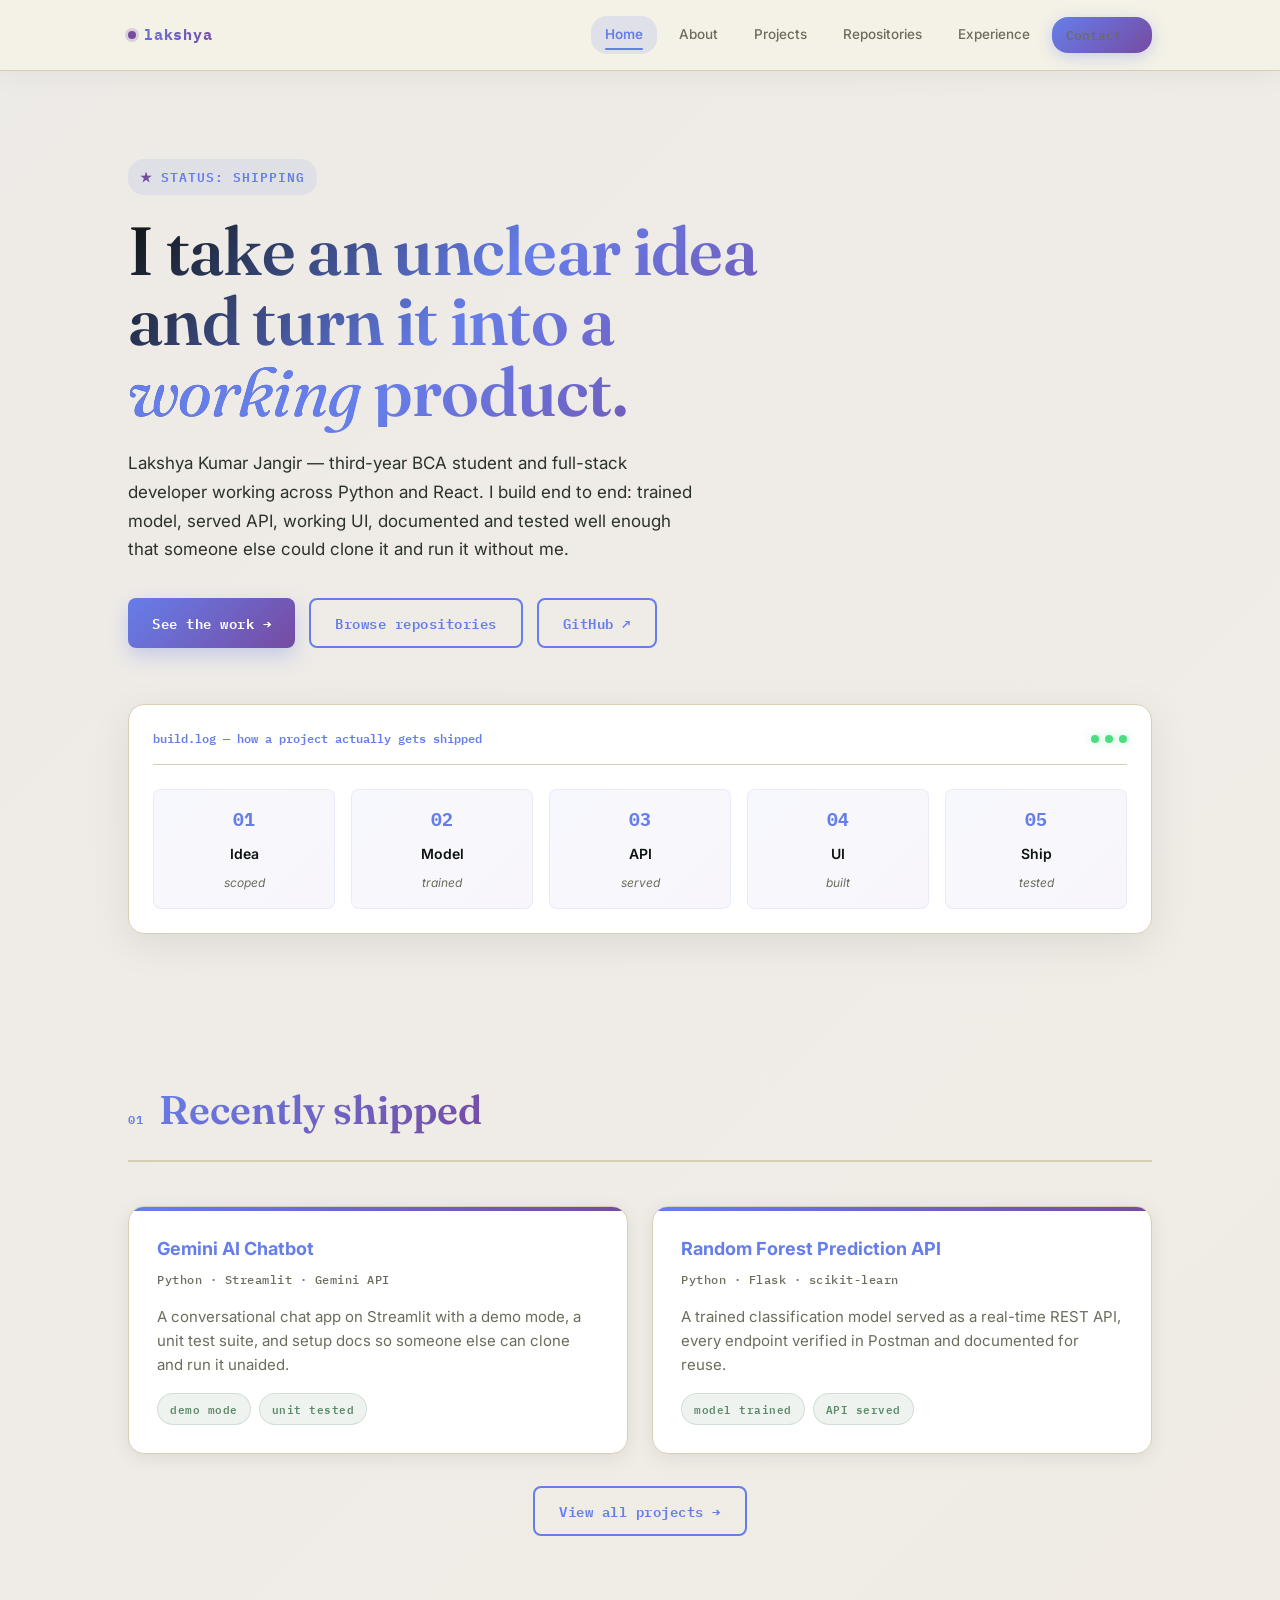
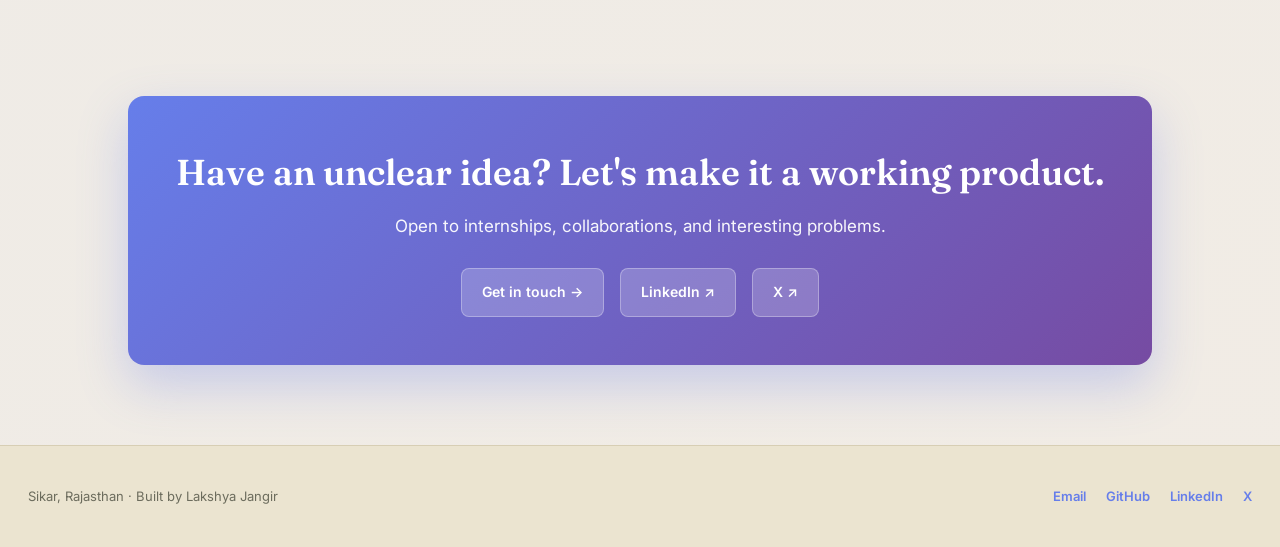
==== commit f6f2ebec: "Fix incorrect link tag in index.html" ====
--- a/index.html
+++ b/index.html
@@ -5,8 +5,7 @@
 <meta name="viewport" content="width=device-width, initial-scale=1.0">
 <title>Lakshya Jangir — Full-Stack Developer</title>
 <meta name="description" content="Lakshya Kumar Jangir — Full-stack developer (Python/React) building working products end to end.">
-<link <link rel="stylesheet" href="css/style-enhanced.css">>
-</head>
+<link rel="stylesheet" href="css/style-enhanced.css"></head>
 <body>
 <div id="scroll-progress"></div>
 
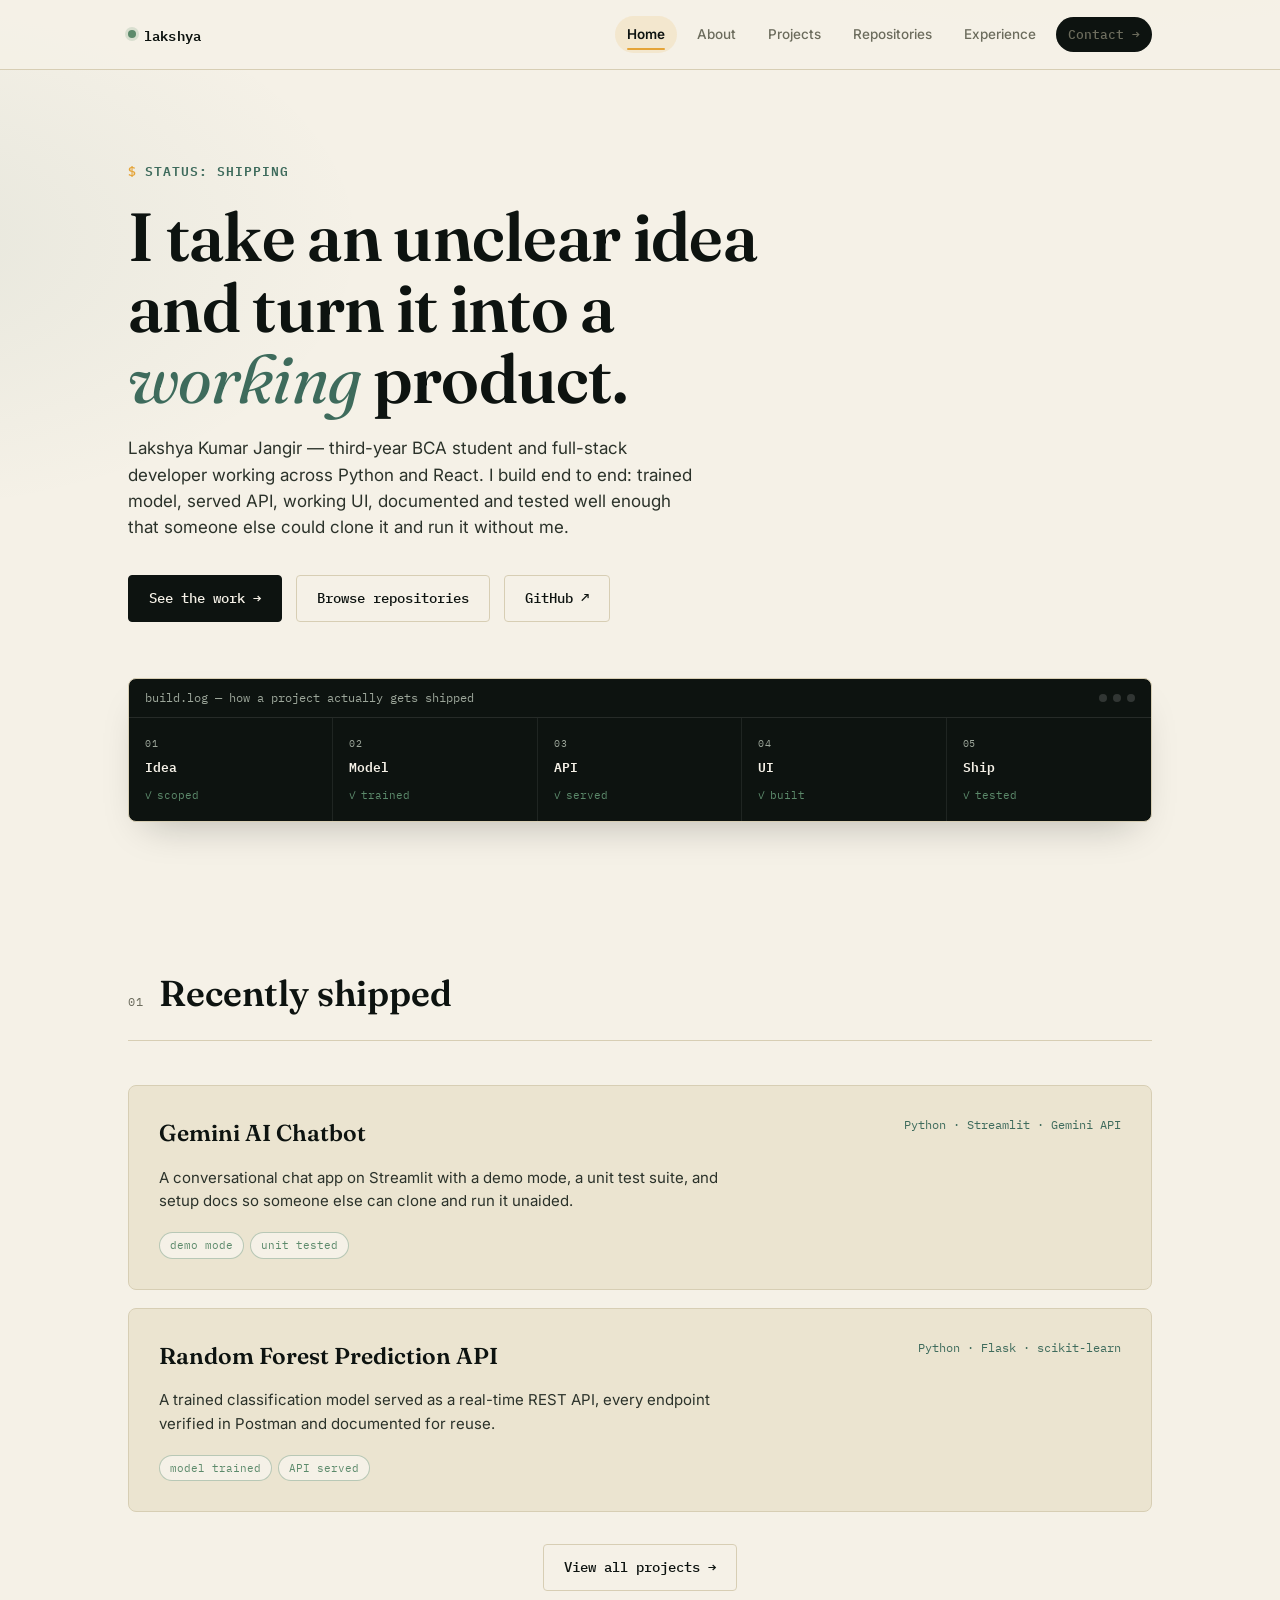
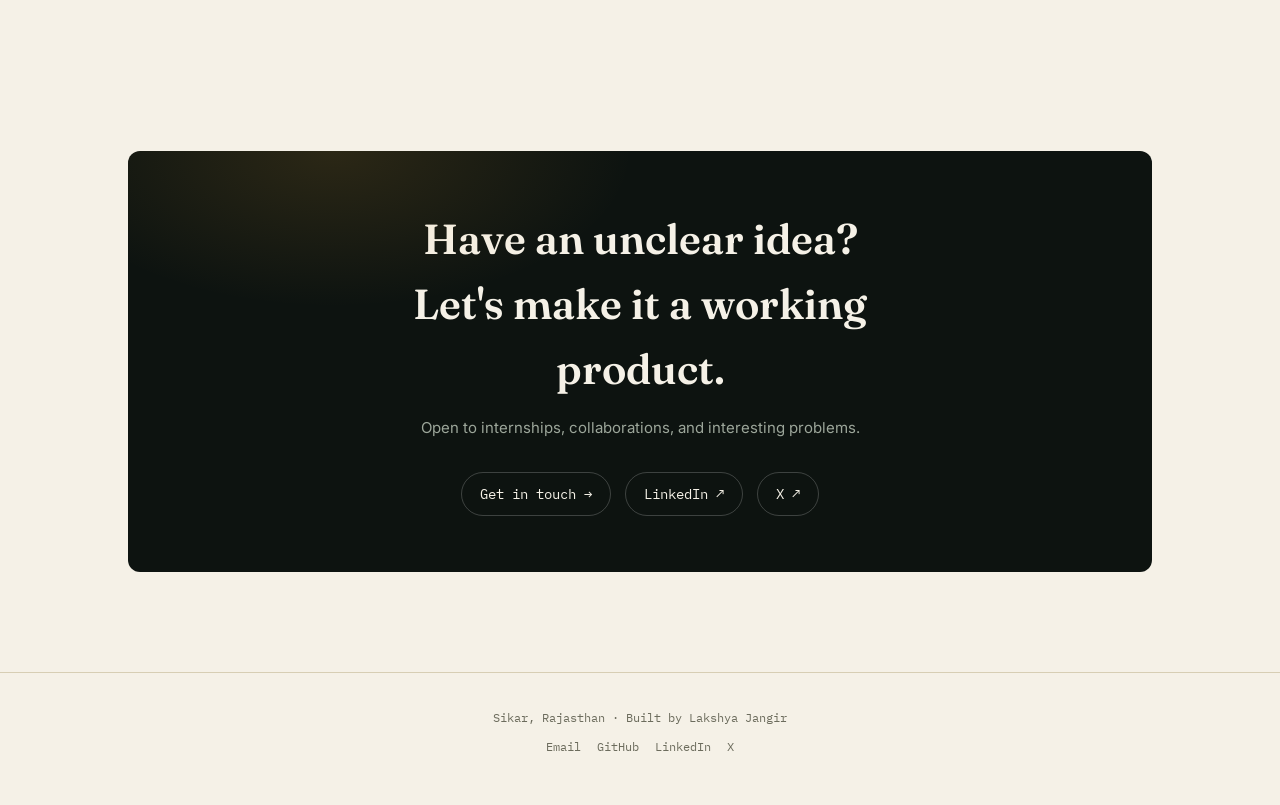
==== commit e36d9f1c: "Update stylesheet link in index.html" ====
--- a/index.html
+++ b/index.html
@@ -5,8 +5,8 @@
 <meta name="viewport" content="width=device-width, initial-scale=1.0">
 <title>Lakshya Jangir — Full-Stack Developer</title>
 <meta name="description" content="Lakshya Kumar Jangir — Full-stack developer (Python/React) building working products end to end.">
-<link rel="stylesheet" href="css/style-enhanced.css"></head>
-<body>
+<link rel="stylesheet" href="css/style.css">
+  <body>
 <div id="scroll-progress"></div>
 
 <header>
--- a/css/style.css
+++ b/css/style.css
@@ -0,0 +1,435 @@
+/* ===================================================
+   Lakshya Jangir — Portfolio
+   Theme: "build.log" — a shipped-software pipeline
+=================================================== */
+
+@import url('https://fonts.googleapis.com/css2?family=Fraunces:opsz,wght@9..144,400;9..144,500;9..144,600;9..144,700&family=Inter:wght@400;500;600;700&family=IBM+Plex+Mono:wght@400;500;600&display=swap');
+
+:root{
+  --ink:#0D1310;
+  --ink-2:#182019;
+  --ink-3:#232D24;
+  --paper:#F5F1E7;
+  --paper-2:#EBE4D0;
+  --paper-3:#E1D8BE;
+  --amber:#E5A438;
+  --amber-soft:rgba(229,164,56,0.14);
+  --teal:#3E6B5C;
+  --teal-soft:rgba(62,107,92,0.12);
+  --rust:#C0603C;
+  --rule:#D7CEB4;
+  --muted:#6C6C5D;
+  --muted-on-ink:#9CA69A;
+  --ok:#5C8A6B;
+  --radius:6px;
+  --shadow:0 18px 40px -18px rgba(13,19,16,0.28);
+}
+
+*{box-sizing:border-box; margin:0; padding:0;}
+html{scroll-behavior:smooth;}
+@media (prefers-reduced-motion: reduce){
+  html{scroll-behavior:auto;}
+  *{animation-duration:0.01ms !important; animation-iteration-count:1 !important; transition-duration:0.01ms !important; scroll-behavior:auto !important;}
+}
+
+body{
+  background:
+    radial-gradient(1100px 520px at 85% -10%, rgba(229,164,56,0.09), transparent 60%),
+    radial-gradient(900px 500px at -10% 10%, rgba(62,107,92,0.08), transparent 55%),
+    var(--paper);
+  color:var(--ink);
+  font-family:'Inter', sans-serif;
+  line-height:1.55;
+  -webkit-font-smoothing:antialiased;
+  overflow-x:hidden;
+}
+a{color:inherit;}
+::selection{background:var(--amber); color:var(--ink);}
+img{max-width:100%; display:block;}
+
+.wrap{max-width:1080px; margin:0 auto; padding:0 28px;}
+
+/* ---------- page load transition ---------- */
+body{opacity:0; animation:pageIn 0.55s ease forwards;}
+@keyframes pageIn{ to{opacity:1;} }
+.reveal-up{opacity:0; transform:translateY(0);}
+
+/* ---------- progress bar ---------- */
+#scroll-progress{
+  position:fixed; top:0; left:0; height:2px; width:0%;
+  background:linear-gradient(90deg, var(--teal), var(--amber));
+  z-index:200; transition:width 0.1s linear;
+}
+
+/* ---------- NAV ---------- */
+header{
+  position:sticky; top:0; z-index:100;
+  background:rgba(245,241,231,0.86);
+  backdrop-filter:blur(10px);
+  border-bottom:1px solid var(--rule);
+}
+nav{
+  display:flex; align-items:center; justify-content:space-between;
+  padding:16px 28px; max-width:1080px; margin:0 auto;
+}
+.logo{
+  font-family:'IBM Plex Mono', monospace;
+  font-size:14px; font-weight:600;
+  letter-spacing:0.01em;
+  display:flex; align-items:center; gap:8px;
+  text-decoration:none;
+}
+.logo .dot{
+  width:8px; height:8px; border-radius:50%;
+  background:var(--ok);
+  box-shadow:0 0 0 3px rgba(92,138,107,0.18);
+  animation:pulse 2.4s ease-in-out infinite;
+  flex-shrink:0;
+}
+@keyframes pulse{
+  0%,100%{box-shadow:0 0 0 3px rgba(92,138,107,0.18);}
+  50%{box-shadow:0 0 0 6px rgba(92,138,107,0.06);}
+}
+.navlinks{display:flex; align-items:center; gap:8px; font-size:13.5px; font-weight:500;}
+.navlinks a{
+  text-decoration:none; color:var(--muted);
+  padding:8px 12px; border-radius:100px;
+  position:relative;
+  transition:color 0.2s ease, background 0.2s ease;
+}
+.navlinks a:hover, .navlinks a:focus-visible{color:var(--ink); background:var(--paper-2);}
+.navlinks a.active{color:var(--ink); background:var(--amber-soft); font-weight:600;}
+.navlinks a.active::after{
+  content:''; position:absolute; left:12px; right:12px; bottom:3px;
+  height:2px; background:var(--amber); border-radius:2px;
+}
+.nav-cta{
+  font-family:'IBM Plex Mono', monospace; font-size:12.5px;
+  background:var(--ink); color:var(--paper);
+  padding:9px 16px; border-radius:100px; text-decoration:none;
+  transition:transform 0.18s ease, background 0.18s ease;
+}
+.nav-cta:hover{background:var(--ink-2); transform:translateY(-1px);}
+.navtoggle{display:none;}
+@media(max-width:760px){
+  .navlinks{display:none;}
+  .navtoggle{
+    display:flex; flex-direction:column; gap:4px;
+    background:none; border:none; cursor:pointer; padding:6px;
+  }
+  .navtoggle span{width:20px; height:2px; background:var(--ink); border-radius:2px;}
+  .navlinks.open{
+    display:flex; flex-direction:column;
+    position:absolute; top:64px; left:0; right:0;
+    background:var(--paper); border-bottom:1px solid var(--rule);
+    padding:12px 28px 20px; gap:4px;
+  }
+  .navlinks.open a{padding:12px 14px;}
+}
+
+/* ---------- BUTTONS ---------- */
+.btn{
+  font-family:'IBM Plex Mono', monospace;
+  font-size:13.5px; font-weight:500;
+  padding:12px 20px;
+  border-radius:4px;
+  text-decoration:none;
+  display:inline-flex; align-items:center; gap:8px;
+  position:relative; overflow:hidden;
+  transition:transform 0.18s ease, box-shadow 0.18s ease, border-color 0.18s ease;
+  cursor:pointer; border:none;
+}
+.btn:active{transform:translateY(1px) scale(0.98);}
+.btn-primary{
+  background:var(--ink); color:var(--paper);
+  border:1px solid var(--ink);
+}
+.btn-primary:hover{box-shadow:var(--shadow); transform:translateY(-2px);}
+.btn-primary::before{
+  content:''; position:absolute; inset:0;
+  background:linear-gradient(120deg, transparent, rgba(229,164,56,0.35), transparent);
+  transform:translateX(-120%);
+  transition:transform 0.6s ease;
+}
+.btn-primary:hover::before{transform:translateX(120%);}
+.btn-ghost{
+  border:1px solid var(--rule); color:var(--ink); background:transparent;
+}
+.btn-ghost:hover{border-color:var(--teal); color:var(--teal); transform:translateY(-2px);}
+.btn-amber{
+  background:var(--amber); color:var(--ink); border:1px solid var(--amber);
+}
+.btn-amber:hover{transform:translateY(-2px); box-shadow:var(--shadow);}
+
+/* ---------- SECTION HEADERS ---------- */
+section{padding:80px 0;}
+.section-head{
+  display:flex; align-items:baseline; gap:16px;
+  margin-bottom:44px;
+  border-bottom:1px solid var(--rule);
+  padding-bottom:18px;
+}
+.section-tag{
+  font-family:'IBM Plex Mono', monospace;
+  font-size:12px; color:var(--muted);
+  letter-spacing:0.06em;
+}
+.section-title{
+  font-family:'Fraunces', serif;
+  font-size:clamp(26px, 3.4vw, 36px);
+  font-weight:600;
+}
+.eyebrow{
+  font-family:'IBM Plex Mono', monospace;
+  font-size:12.5px; letter-spacing:0.08em; text-transform:uppercase;
+  color:var(--teal); font-weight:600;
+  display:inline-flex; align-items:center; gap:8px;
+  margin-bottom:20px;
+}
+.eyebrow::before{content:'$'; color:var(--amber);}
+
+/* ---------- scroll reveal ---------- */
+.sr{opacity:0; transform:translateY(22px); transition:opacity 0.7s ease, transform 0.7s ease;}
+.sr.in{opacity:1; transform:translateY(0);}
+.sr-delay-1{transition-delay:0.08s;}
+.sr-delay-2{transition-delay:0.16s;}
+.sr-delay-3{transition-delay:0.24s;}
+.sr-delay-4{transition-delay:0.32s;}
+
+/* ---------- PAGE HERO (sub-pages) ---------- */
+.page-hero{padding:68px 0 40px; border-bottom:1px solid var(--rule);}
+.page-hero .eyebrow{margin-bottom:14px;}
+.page-hero h1{
+  font-family:'Fraunces', serif; font-weight:600;
+  font-size:clamp(34px, 5.2vw, 54px); line-height:1.05; letter-spacing:-0.01em;
+  max-width:18ch;
+}
+.page-hero p{max-width:56ch; margin-top:18px; font-size:16px; color:#2b322a;}
+
+/* ---------- PIPELINE (signature element) ---------- */
+.pipeline{
+  border:1px solid var(--rule);
+  border-radius:8px;
+  background:var(--ink);
+  color:var(--paper);
+  overflow:hidden;
+  box-shadow:var(--shadow);
+}
+.pipeline-head{
+  display:flex; align-items:center; justify-content:space-between;
+  padding:10px 16px;
+  border-bottom:1px solid rgba(255,255,255,0.1);
+  font-family:'IBM Plex Mono', monospace;
+  font-size:11.5px;
+  color:var(--muted-on-ink);
+}
+.pipeline-head .lights{display:flex; gap:6px;}
+.pipeline-head .lights span{width:8px; height:8px; border-radius:50%; background:rgba(255,255,255,0.15);}
+.pipeline-stages{display:grid; grid-template-columns:repeat(5, 1fr);}
+.stage{
+  padding:18px 16px;
+  border-right:1px solid rgba(255,255,255,0.08);
+  font-family:'IBM Plex Mono', monospace;
+  opacity:0; transform:translateY(6px);
+  animation:stageIn 0.5s ease forwards;
+  cursor:default;
+  transition:background 0.2s ease;
+}
+.stage:hover{background:rgba(255,255,255,0.04);}
+.stage:last-child{border-right:none;}
+.stage:nth-child(1){animation-delay:0.15s;}
+.stage:nth-child(2){animation-delay:0.42s;}
+.stage:nth-child(3){animation-delay:0.69s;}
+.stage:nth-child(4){animation-delay:0.96s;}
+.stage:nth-child(5){animation-delay:1.23s;}
+@keyframes stageIn{ to{opacity:1; transform:translateY(0);} }
+.stage .num{font-size:10px; color:var(--muted-on-ink); letter-spacing:0.08em;}
+.stage .name{font-size:13px; margin-top:6px; font-weight:600;}
+.stage .status{font-size:10.5px; margin-top:10px; color:var(--ok); display:flex; align-items:center; gap:5px;}
+.stage .status::before{content:'✓';}
+@media(max-width:760px){
+  .pipeline-stages{grid-template-columns:1fr 1fr;}
+  .stage{border-bottom:1px solid rgba(255,255,255,0.08);}
+  .stage:nth-child(2n){border-right:none;}
+}
+
+/* ---------- CARDS: projects & repos ---------- */
+.card-grid{display:grid; grid-template-columns:1fr; gap:18px;}
+.card{
+  border:1px solid var(--rule);
+  border-radius:8px;
+  padding:30px;
+  background:var(--paper-2);
+  transition:border-color 0.25s ease, transform 0.25s ease, box-shadow 0.25s ease;
+  position:relative;
+}
+.card:hover{border-color:var(--teal); transform:translateY(-4px); box-shadow:var(--shadow);}
+.card-top{display:flex; justify-content:space-between; align-items:flex-start; gap:20px; flex-wrap:wrap;}
+.card-title{font-family:'Fraunces', serif; font-size:23px; font-weight:600;}
+.card-title a{text-decoration:none; border-bottom:1px solid transparent; transition:border-color 0.2s ease;}
+.card-title a:hover{border-bottom-color:var(--ink);}
+.card-stack{font-family:'IBM Plex Mono', monospace; font-size:11.5px; color:var(--teal); text-align:right;}
+.card-desc{margin-top:14px; max-width:64ch; color:#2b322a; font-size:15px;}
+.card-desc ul{margin-top:10px; padding-left:18px;}
+.card-desc li{margin-bottom:6px;}
+.chips{margin-top:20px; display:flex; gap:6px; flex-wrap:wrap;}
+.chip{
+  font-family:'IBM Plex Mono', monospace; font-size:10.5px; padding:4px 10px;
+  border-radius:100px; background:var(--paper); border:1px solid var(--rule); color:var(--muted);
+}
+.chip.done{color:var(--ok); border-color:rgba(92,138,107,0.4);}
+
+/* ---------- repo cards (live GitHub) ---------- */
+.repo-toolbar{
+  display:flex; align-items:center; justify-content:space-between; gap:16px;
+  margin-bottom:28px; flex-wrap:wrap;
+}
+.repo-filters{display:flex; gap:8px; flex-wrap:wrap;}
+.filter-btn{
+  font-family:'IBM Plex Mono', monospace; font-size:12px;
+  padding:7px 14px; border-radius:100px; border:1px solid var(--rule);
+  background:var(--paper); color:var(--muted); cursor:pointer;
+  transition:all 0.2s ease;
+}
+.filter-btn:hover{border-color:var(--teal); color:var(--teal);}
+.filter-btn.active{background:var(--ink); color:var(--paper); border-color:var(--ink);}
+.repo-count{font-family:'IBM Plex Mono', monospace; font-size:12px; color:var(--muted);}
+.repo-grid{display:grid; grid-template-columns:repeat(2, 1fr); gap:16px;}
+@media(max-width:700px){ .repo-grid{grid-template-columns:1fr;} }
+.repo-card{
+  border:1px solid var(--rule); border-radius:8px; padding:22px;
+  background:var(--paper-2);
+  opacity:0; transform:translateY(14px);
+  animation:cardIn 0.5s ease forwards;
+  transition:border-color 0.2s ease, transform 0.2s ease;
+  text-decoration:none; color:var(--ink); display:block;
+}
+.repo-card:hover{border-color:var(--amber); transform:translateY(-3px);}
+@keyframes cardIn{ to{opacity:1; transform:translateY(0);} }
+.repo-card-top{display:flex; align-items:center; justify-content:space-between; gap:10px;}
+.repo-card-name{font-family:'IBM Plex Mono', monospace; font-weight:600; font-size:14.5px; word-break:break-word;}
+.repo-arrow{color:var(--muted); transition:transform 0.2s ease;}
+.repo-card:hover .repo-arrow{transform:translate(3px,-3px); color:var(--amber);}
+.repo-card-desc{margin-top:10px; font-size:13.5px; color:var(--muted); min-height:20px;}
+.repo-card-meta{
+  margin-top:16px; display:flex; align-items:center; gap:14px;
+  font-family:'IBM Plex Mono', monospace; font-size:11.5px; color:var(--muted);
+}
+.lang-dot{width:8px; height:8px; border-radius:50%; display:inline-block; margin-right:5px;}
+.repo-skel{
+  border:1px solid var(--rule); border-radius:8px; height:118px;
+  background:linear-gradient(100deg, var(--paper-2) 30%, var(--paper-3) 50%, var(--paper-2) 70%);
+  background-size:200% 100%;
+  animation:shimmer 1.4s ease-in-out infinite;
+}
+@keyframes shimmer{ 0%{background-position:200% 0;} 100%{background-position:-200% 0;} }
+.repo-error{
+  font-family:'IBM Plex Mono', monospace; font-size:13px; color:var(--rust);
+  border:1px dashed var(--rust); border-radius:8px; padding:20px; grid-column:1/-1;
+}
+
+/* ---------- ABOUT facts ---------- */
+.about-grid{display:grid; grid-template-columns:1.3fr 1fr; gap:56px;}
+.about-grid p{margin-bottom:16px; font-size:16px; color:#2b322a;}
+.about-grid p:last-child{margin-bottom:0;}
+.facts{font-family:'IBM Plex Mono', monospace; font-size:13px;}
+.facts dt{color:var(--muted); margin-top:16px;}
+.facts dt:first-child{margin-top:0;}
+.facts dd{color:var(--ink); font-weight:600; margin-top:2px;}
+@media(max-width:760px){ .about-grid{grid-template-columns:1fr;} }
+
+/* ---------- timeline (experience) ---------- */
+.timeline{position:relative; padding-left:28px;}
+.timeline::before{
+  content:''; position:absolute; left:5px; top:6px; bottom:6px; width:1px;
+  background:var(--rule);
+}
+.exp-item{position:relative; padding-bottom:40px;}
+.exp-item:last-child{padding-bottom:0;}
+.exp-item::before{
+  content:''; position:absolute; left:-28px; top:4px;
+  width:11px; height:11px; border-radius:50%;
+  background:var(--paper); border:2px solid var(--teal);
+}
+.exp-date{font-family:'IBM Plex Mono', monospace; font-size:12.5px; color:var(--muted); margin-bottom:6px;}
+.exp-role{font-weight:700; font-size:17px;}
+.exp-org{color:var(--teal); font-size:14px; margin-top:2px; font-weight:500;}
+.exp-list{margin-top:12px; padding-left:18px; color:#2b322a; font-size:14.5px;}
+.exp-list li{margin-bottom:6px;}
+
+/* ---------- skills ---------- */
+.skills-grid{
+  display:grid; grid-template-columns:repeat(4, 1fr); gap:1px;
+  background:var(--rule); border:1px solid var(--rule); border-radius:8px; overflow:hidden;
+}
+.skill-col{background:var(--paper); padding:22px; transition:background 0.2s ease;}
+.skill-col:hover{background:var(--paper-2);}
+.skill-col h3{
+  font-family:'IBM Plex Mono', monospace; font-size:11.5px; text-transform:uppercase;
+  letter-spacing:0.06em; color:var(--muted); margin-bottom:12px;
+}
+.skill-col ul{list-style:none; font-size:14.5px;}
+.skill-col li{padding:4px 0; position:relative; padding-left:14px;}
+.skill-col li::before{content:'—'; position:absolute; left:0; color:var(--amber);}
+@media(max-width:760px){ .skills-grid{grid-template-columns:1fr 1fr;} }
+@media(max-width:480px){ .skills-grid{grid-template-columns:1fr;} }
+
+/* ---------- contact ---------- */
+.contact-box{
+  background:var(--ink); color:var(--paper); border-radius:12px; padding:56px 40px; text-align:center;
+  position:relative; overflow:hidden;
+}
+.contact-box::before{
+  content:''; position:absolute; inset:0;
+  background:radial-gradient(500px 260px at 20% 0%, rgba(229,164,56,0.14), transparent 60%);
+  pointer-events:none;
+}
+.contact-box h2{font-family:'Fraunces', serif; font-weight:600; font-size:clamp(28px, 4vw, 42px); max-width:18ch; margin:0 auto;}
+.contact-box p{color:var(--muted-on-ink); margin-top:14px; font-size:15px;}
+.contact-links{display:flex; justify-content:center; gap:14px; margin-top:32px; flex-wrap:wrap;}
+.contact-links a{
+  font-family:'IBM Plex Mono', monospace; font-size:13.5px;
+  padding:11px 18px; border:1px solid rgba(255,255,255,0.2);
+  border-radius:100px; text-decoration:none;
+  transition:border-color 0.2s ease, background 0.2s ease, transform 0.2s ease;
+  display:inline-flex; align-items:center; gap:7px;
+}
+.contact-links a:hover{border-color:var(--amber); background:rgba(229,164,56,0.08); transform:translateY(-2px);}
+
+/* ---------- contact form ---------- */
+.form-grid{display:grid; gap:16px; max-width:560px; margin:0 auto;}
+.field{text-align:left;}
+.field label{font-family:'IBM Plex Mono', monospace; font-size:11.5px; color:var(--muted-on-ink); display:block; margin-bottom:6px;}
+.field input, .field textarea{
+  width:100%; background:rgba(255,255,255,0.06); border:1px solid rgba(255,255,255,0.16);
+  border-radius:5px; padding:11px 13px; color:var(--paper); font-family:'Inter',sans-serif; font-size:14px;
+  transition:border-color 0.2s ease, background 0.2s ease;
+}
+.field input:focus, .field textarea:focus{outline:none; border-color:var(--amber); background:rgba(255,255,255,0.09);}
+.field textarea{resize:vertical; min-height:90px;}
+.form-note{font-family:'IBM Plex Mono', monospace; font-size:11.5px; color:var(--muted-on-ink); margin-top:14px;}
+
+/* ---------- footer ---------- */
+footer{
+  padding:36px 0 48px; text-align:center;
+  font-family:'IBM Plex Mono', monospace; font-size:12px; color:var(--muted);
+  border-top:1px solid var(--rule); margin-top:20px;
+}
+footer .foot-links{display:flex; justify-content:center; gap:16px; margin-top:10px; flex-wrap:wrap;}
+footer a{text-decoration:none; transition:color 0.2s ease;}
+footer a:hover{color:var(--teal);}
+
+/* ---------- back to top ---------- */
+#to-top{
+  position:fixed; right:22px; bottom:22px; z-index:80;
+  width:42px; height:42px; border-radius:50%;
+  background:var(--ink); color:var(--paper); border:none; cursor:pointer;
+  display:flex; align-items:center; justify-content:center;
+  opacity:0; pointer-events:none; transform:translateY(10px);
+  transition:opacity 0.25s ease, transform 0.25s ease, background 0.2s ease;
+  box-shadow:var(--shadow);
+}
+#to-top.show{opacity:1; pointer-events:auto; transform:translateY(0);}
+#to-top:hover{background:var(--ink-2);}
+
+:focus-visible{outline:2px solid var(--amber); outline-offset:2px;}
